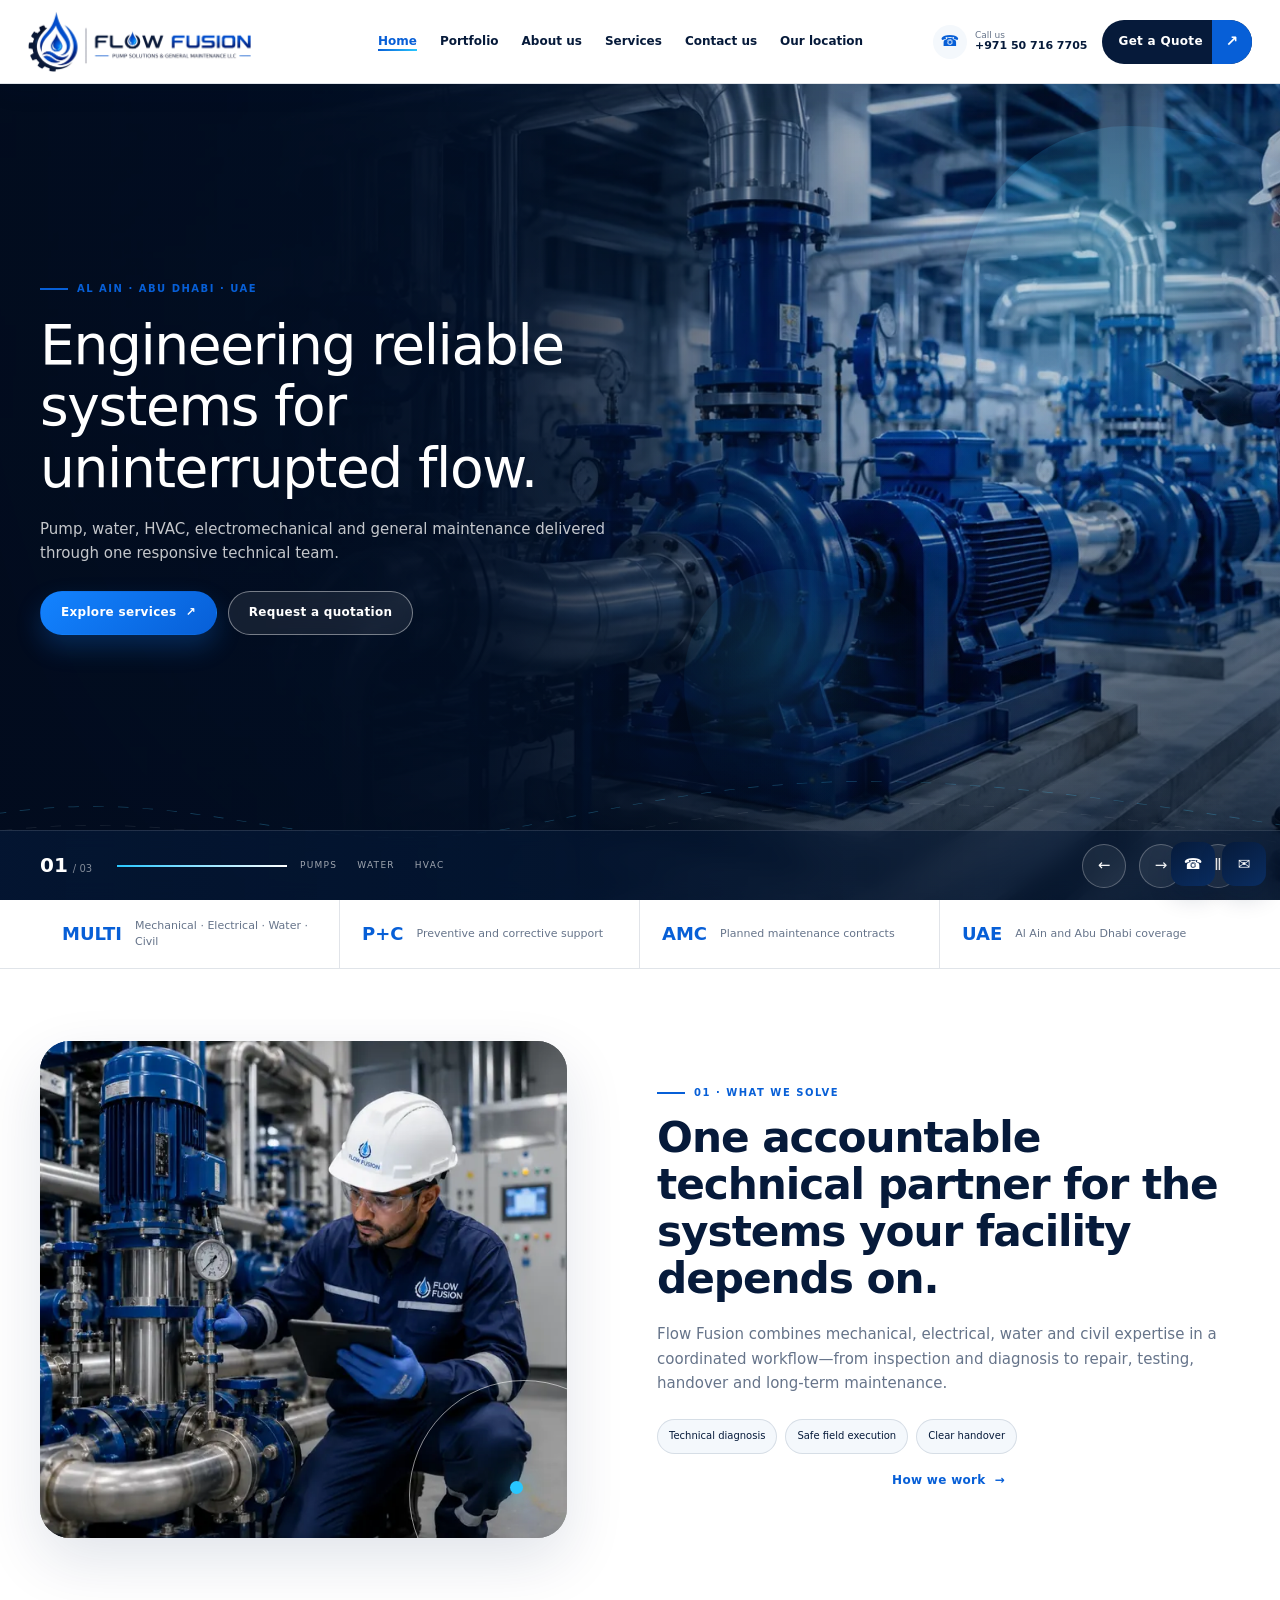
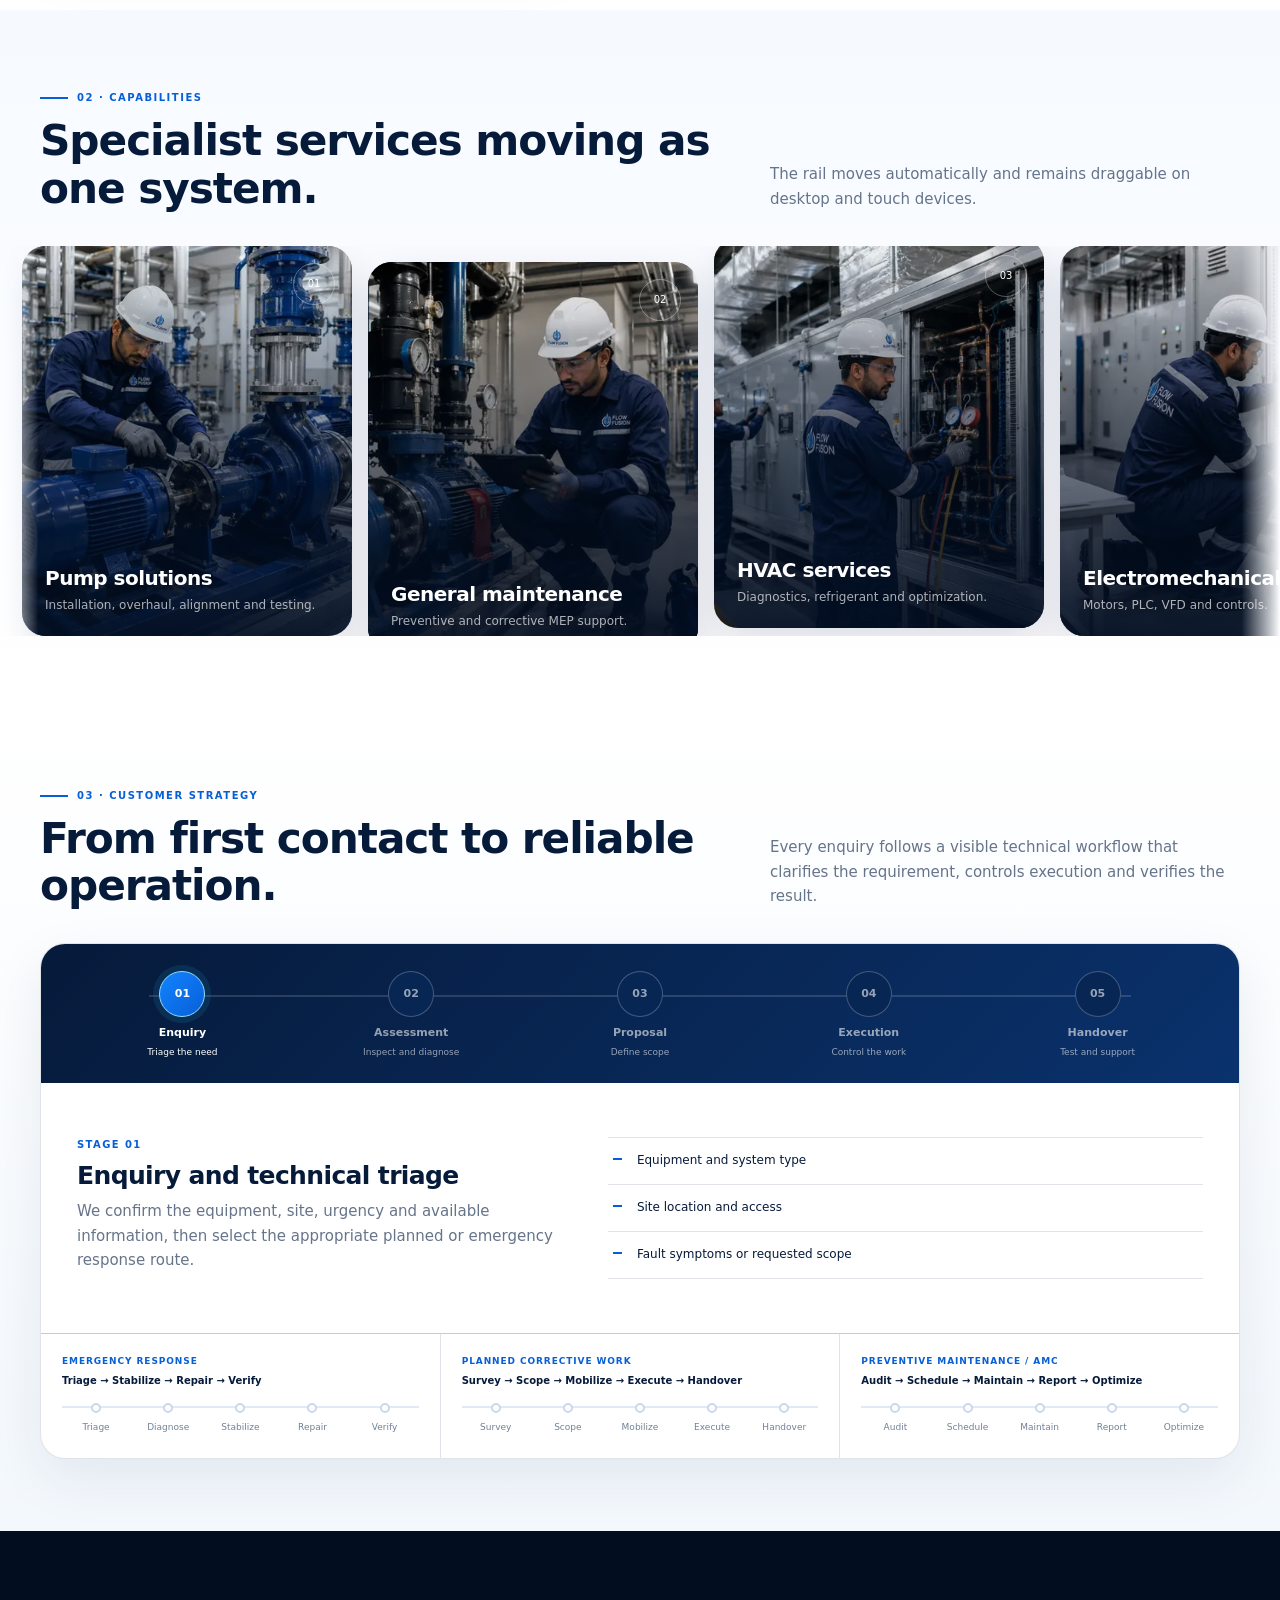
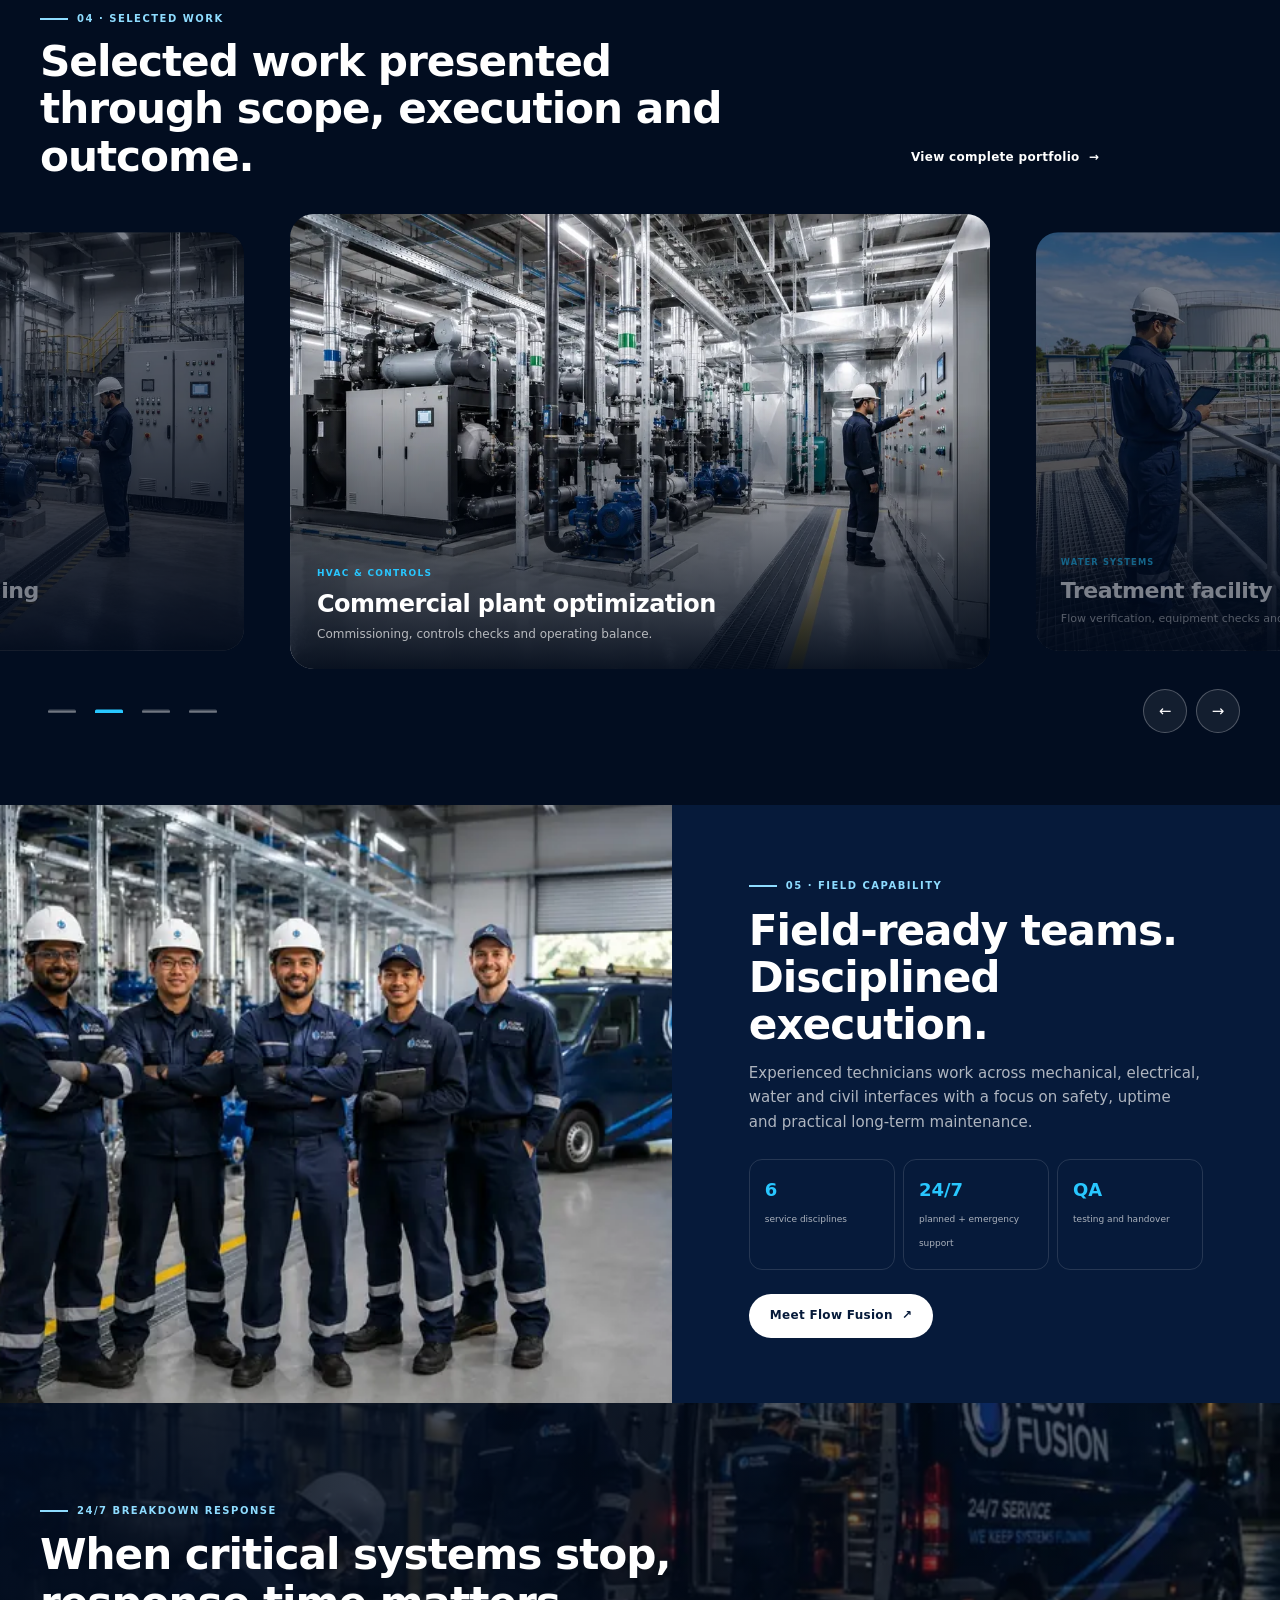
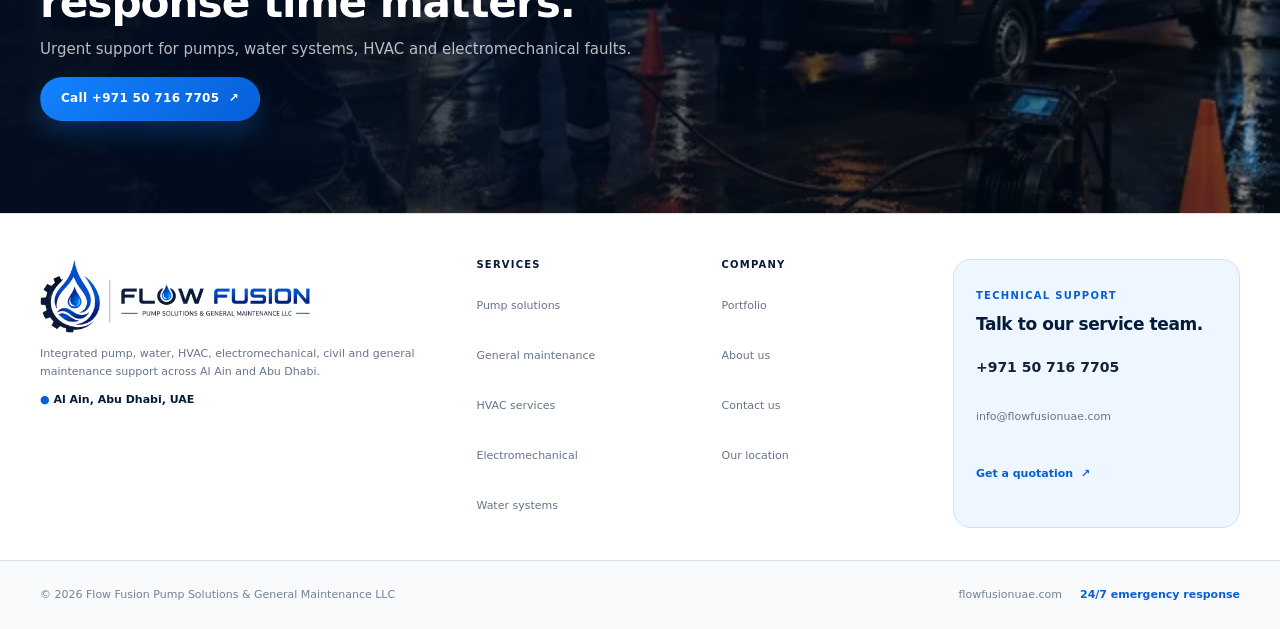
==== index.html @ a165f300 "Add files via upload" ====
<!DOCTYPE html>

<html lang="en"><head><meta charset="utf-8"/><meta content="width=device-width,initial-scale=1" name="viewport"/><title>Flow Fusion UAE | Pump Solutions &amp; General Maintenance</title><meta content="Integrated pump, water, HVAC, electromechanical, civil and general maintenance services in Al Ain and Abu Dhabi." name="description"/><meta content="#ffffff" name="theme-color"/><link href="assets/images/favicon.png" rel="icon"/><link href="assets/css/style.css?v=10.1" rel="stylesheet"/><link as="image" href="assets/images/H-01-main-pump-room.webp" rel="preload" type="image/webp"/></head><body class="home-page"><a class="skip" href="#main">Skip to content</a><header class="site-header" data-header="">
<div class="header-bar">
<a aria-label="Flow Fusion home" class="brand" href="index.html">
<img alt="Flow Fusion Pump Solutions and General Maintenance LLC" height="246" src="assets/images/flow-fusion-logo.png" width="900"/>
</a>
<nav aria-label="Primary navigation" class="desktop-nav"><a class="nav-link is-active" href="index.html">Home</a><a class="nav-link" href="portfolio.html">Portfolio</a><a class="nav-link" href="about.html">About us</a><a class="nav-link" href="services.html">Services</a><a class="nav-link" href="contact.html">Contact us</a><a class="nav-link" href="location.html">Our location</a></nav>
<div class="header-actions">
<a aria-label="Call Flow Fusion" class="header-call" href="tel:+971507167705">
<span class="header-call-icon">☎</span>
<span class="header-call-copy"><small>Call us</small><strong>+971 50 716 7705</strong></span>
</a>
<a class="quote-button" href="contact.html"><span>Get a Quote</span><b>↗</b></a>
<button aria-expanded="false" aria-label="Open menu" class="menu-toggle" data-menu-toggle="" type="button"><i></i><i></i></button>
</div>
</div>
<div class="mobile-menu" data-mobile-menu="">
<nav><a class="nav-link is-active" href="index.html">Home</a><a class="nav-link" href="portfolio.html">Portfolio</a><a class="nav-link" href="about.html">About us</a><a class="nav-link" href="services.html">Services</a><a class="nav-link" href="contact.html">Contact us</a><a class="nav-link" href="location.html">Our location</a><a class="quote-button mobile-quote" href="contact.html"><span>Get a Quote</span><b>↗</b></a></nav>
</div>
</header><main id="main">
<section class="hero" data-hero="">
<div class="hero-slides">
<figure class="hero-slide is-active motion-zoom-in" data-hero-slide="" style="background-image:url('assets/images/H-01-main-pump-room-640.webp');background-size:cover;background-position:center;"><img alt="Industrial pump room" draggable="false" fetchpriority="high" height="941" sizes="100vw" src="assets/images/H-01-main-pump-room.webp" srcset="assets/images/H-01-main-pump-room-640.webp 640w, assets/images/H-01-main-pump-room-1024.webp 1024w, assets/images/H-01-main-pump-room.webp 1672w" width="1672"/><div class="hero-shade"></div></figure>
<figure class="hero-slide motion-pan-left" data-hero-slide="" style="background-image:url('assets/images/H-02-water-treatment-640.webp');background-size:cover;background-position:center;"><img alt="Water treatment and pumping facility" draggable="false" height="941" sizes="100vw" src="assets/images/H-02-water-treatment.webp" srcset="assets/images/H-02-water-treatment-640.webp 640w, assets/images/H-02-water-treatment-1024.webp 1024w, assets/images/H-02-water-treatment.webp 1672w" width="1672"/><div class="hero-shade"></div></figure>
<figure class="hero-slide motion-zoom-out" data-hero-slide="" style="background-image:url('assets/images/H-03-hvac-rooftop-640.webp');background-size:cover;background-position:center;"><img alt="Commercial HVAC maintenance" draggable="false" height="941" sizes="100vw" src="assets/images/H-03-hvac-rooftop.webp" srcset="assets/images/H-03-hvac-rooftop-640.webp 640w, assets/images/H-03-hvac-rooftop-1024.webp 1024w, assets/images/H-03-hvac-rooftop.webp 1672w" width="1672"/><div class="hero-shade"></div></figure>
</div>
<div aria-hidden="true" class="hero-fluid fluid-one"></div><div aria-hidden="true" class="hero-fluid fluid-two"></div>
<svg aria-hidden="true" class="hero-flow" preserveaspectratio="none" viewbox="0 0 1440 900"><path d="M-30 650 C240 520 330 820 610 665 S1010 480 1480 690"></path><path d="M-50 710 C240 575 380 870 650 720 S1100 560 1500 755"></path></svg>
<div class="shell hero-content">
<div class="hero-copy" data-hero-copy="">
<span class="kicker">AL AIN · ABU DHABI · UAE</span>
<h1>Engineering reliable systems for uninterrupted flow.</h1>
<p>Pump, water, HVAC, electromechanical and general maintenance delivered through one responsive technical team.</p>
<div class="hero-actions"><a class="button button-primary" href="services.html">Explore services <b>↗</b></a><a class="button button-glass" href="contact.html">Request a quotation</a></div>
</div>
</div>
<div class="hero-controlbar">
<div class="shell hero-controls"><div class="hero-count"><b data-hero-current="">01</b><span>/ 03</span></div><div class="hero-progress"><i data-hero-progress=""></i></div><div class="hero-labels"><span>Pumps</span><span>Water</span><span>HVAC</span></div><button aria-label="Previous slide" data-hero-prev="" type="button">←</button><button aria-label="Next slide" data-hero-next="" type="button">→</button><button aria-label="Pause hero autoplay" data-hero-toggle="" type="button">Ⅱ</button></div>
</div>
</section>
<section class="proof-strip"><div class="shell proof-grid"><div><b>MULTI</b><span>Mechanical · Electrical · Water · Civil</span></div><div><b>P+C</b><span>Preventive and corrective support</span></div><div><b>AMC</b><span>Planned maintenance contracts</span></div><div><b>UAE</b><span>Al Ain and Abu Dhabi coverage</span></div></div></section>
<section class="home-intro compact-section"><div class="shell home-intro-grid"><div class="intro-visual reveal" style="background-image:url('assets/images/H-04-pump-inspection-640.webp');background-size:cover;background-position:center;"><img alt="Technician inspecting a pump system" draggable="false" height="1240" sizes="(max-width: 760px) 100vw, 50vw" src="assets/images/H-04-pump-inspection.webp" srcset="assets/images/H-04-pump-inspection-640.webp 640w, assets/images/H-04-pump-inspection-1024.webp 1024w, assets/images/H-04-pump-inspection.webp 1268w" width="1268"/><span class="orbit-ring"></span><span class="orbit-dot"></span></div><div class="intro-copy reveal"><span class="section-label">01 · What we solve</span><h2>One accountable technical partner for the systems your facility depends on.</h2><p>Flow Fusion combines mechanical, electrical, water and civil expertise in a coordinated workflow—from inspection and diagnosis to repair, testing, handover and long-term maintenance.</p><div class="micro-points"><span>Technical diagnosis</span><span>Safe field execution</span><span>Clear handover</span></div><a class="text-link" href="about.html">How we work <b>→</b></a></div></div></section>
<section class="services-motion compact-section" data-auto-rail=""><div class="shell section-heading"><div><span class="section-label">02 · Capabilities</span><h2>Specialist services moving as one system.</h2></div><p>The rail moves automatically and remains draggable on desktop and touch devices.</p></div><div class="rail-mask"><span class="swipe-instruction">Swipe horizontally to browse services</span><div class="service-rail" data-loop-rail="">
<a class="motion-card shape-a" href="services.html#pumps" style="background-image:url('assets/images/H-05-pump-service-640.webp');background-size:cover;background-position:center;"><img alt="Pump solutions" draggable="false" height="1060" sizes="(max-width: 760px) 86vw, 330px" src="assets/images/H-05-pump-service.webp" srcset="assets/images/H-05-pump-service-640.webp 640w, assets/images/H-05-pump-service-1024.webp 1024w, assets/images/H-05-pump-service.webp 1484w" width="1484"/><span>01</span><div><h3>Pump solutions</h3><p>Installation, overhaul, alignment and testing.</p></div></a>
<a class="motion-card shape-b" href="services.html#maintenance" style="background-image:url('assets/images/H-06-general-maintenance-640.webp');background-size:cover;background-position:center;"><img alt="General maintenance" draggable="false" height="1060" sizes="(max-width: 760px) 86vw, 330px" src="assets/images/H-06-general-maintenance.webp" srcset="assets/images/H-06-general-maintenance-640.webp 640w, assets/images/H-06-general-maintenance-1024.webp 1024w, assets/images/H-06-general-maintenance.webp 1484w" width="1484"/><span>02</span><div><h3>General maintenance</h3><p>Preventive and corrective MEP support.</p></div></a>
<a class="motion-card shape-c" href="services.html#hvac" style="background-image:url('assets/images/H-07-hvac-service-640.webp');background-size:cover;background-position:center;"><img alt="HVAC services" draggable="false" height="1122" sizes="(max-width: 760px) 86vw, 330px" src="assets/images/H-07-hvac-service.webp" srcset="assets/images/H-07-hvac-service-640.webp 640w, assets/images/H-07-hvac-service-1024.webp 1024w, assets/images/H-07-hvac-service.webp 1402w" width="1402"/><span>03</span><div><h3>HVAC services</h3><p>Diagnostics, refrigerant and optimization.</p></div></a>
<a class="motion-card shape-a" href="services.html#electro" style="background-image:url('assets/images/H-08-electromechanical-640.webp');background-size:cover;background-position:center;"><img alt="Electromechanical services" draggable="false" height="1086" sizes="(max-width: 760px) 86vw, 330px" src="assets/images/H-08-electromechanical.webp" srcset="assets/images/H-08-electromechanical-640.webp 640w, assets/images/H-08-electromechanical-1024.webp 1024w, assets/images/H-08-electromechanical.webp 1448w" width="1448"/><span>04</span><div><h3>Electromechanical</h3><p>Motors, PLC, VFD and controls.</p></div></a>
<a class="motion-card shape-b" href="services.html#civil" style="background-image:url('assets/images/H-09-civil-waterproofing-640.webp');background-size:cover;background-position:center;"><img alt="Civil maintenance" draggable="false" height="1086" sizes="(max-width: 760px) 86vw, 330px" src="assets/images/H-09-civil-waterproofing.webp" srcset="assets/images/H-09-civil-waterproofing-640.webp 640w, assets/images/H-09-civil-waterproofing-1024.webp 1024w, assets/images/H-09-civil-waterproofing.webp 1448w" width="1448"/><span>05</span><div><h3>Civil maintenance</h3><p>Repair, waterproofing and restoration.</p></div></a>
<a class="motion-card shape-c" href="services.html#water" style="background-image:url('assets/images/H-10-water-systems-640.webp');background-size:cover;background-position:center;"><img alt="Water system solutions" draggable="false" height="1086" sizes="(max-width: 760px) 86vw, 330px" src="assets/images/H-10-water-systems.webp" srcset="assets/images/H-10-water-systems-640.webp 640w, assets/images/H-10-water-systems-1024.webp 1024w, assets/images/H-10-water-systems.webp 1448w" width="1448"/><span>06</span><div><h3>Water systems</h3><p>Treatment, RO, dosing and pipelines.</p></div></a>
</div></div></section>
<section class="strategy-section compact-section" data-customer-strategy="">
<div class="shell">
<div class="section-heading">
<div><span class="section-label">03 · Customer strategy</span><h2>From first contact to reliable operation.</h2></div>
<p>Every enquiry follows a visible technical workflow that clarifies the requirement, controls execution and verifies the result.</p>
</div>
<div class="strategy-board">
<div aria-label="Customer service workflow" class="strategy-pipeline" role="tablist">
<span aria-hidden="true" class="strategy-line"><i data-strategy-line=""></i></span>
<button aria-selected="true" class="strategy-stage is-active" data-strategy-stage="0" role="tab" type="button"><b>01</b><strong>Enquiry</strong><small>Triage the need</small></button>
<button aria-selected="false" class="strategy-stage" data-strategy-stage="1" role="tab" type="button"><b>02</b><strong>Assessment</strong><small>Inspect and diagnose</small></button>
<button aria-selected="false" class="strategy-stage" data-strategy-stage="2" role="tab" type="button"><b>03</b><strong>Proposal</strong><small>Define scope</small></button>
<button aria-selected="false" class="strategy-stage" data-strategy-stage="3" role="tab" type="button"><b>04</b><strong>Execution</strong><small>Control the work</small></button>
<button aria-selected="false" class="strategy-stage" data-strategy-stage="4" role="tab" type="button"><b>05</b><strong>Handover</strong><small>Test and support</small></button>
</div>
<div aria-live="polite" class="strategy-detail">
<article class="is-active" data-strategy-panel="0"><span>STAGE 01</span><h3>Enquiry and technical triage</h3><p>We confirm the equipment, site, urgency and available information, then select the appropriate planned or emergency response route.</p><ul><li>Equipment and system type</li><li>Site location and access</li><li>Fault symptoms or requested scope</li></ul></article>
<article data-strategy-panel="1"><span>STAGE 02</span><h3>Site assessment and diagnosis</h3><p>Technicians inspect the asset, record measurements, identify operational risks and distinguish the root cause from visible symptoms.</p><ul><li>Condition assessment</li><li>Measurements and diagnostics</li><li>Immediate and lifecycle requirements</li></ul></article>
<article data-strategy-panel="2"><span>STAGE 03</span><h3>Scope, method and proposal</h3><p>The technical solution is converted into a clear scope with resources, materials, method, safety controls and proposed schedule.</p><ul><li>Defined technical solution</li><li>Quotation and programme</li><li>Method and risk controls</li></ul></article>
<article data-strategy-panel="3"><span>STAGE 04</span><h3>Execution and quality control</h3><p>The field team completes the installation, repair or maintenance while controlling safety, workmanship and technical records.</p><ul><li>Qualified mobilization</li><li>Controlled field execution</li><li>Progress and quality records</li></ul></article>
<article data-strategy-panel="4"><span>STAGE 05</span><h3>Testing, handover and ongoing support</h3><p>We verify operation, communicate recommendations and structure preventive support where continued maintenance is required.</p><ul><li>Testing and commissioning</li><li>Clear handover documentation</li><li>Preventive maintenance or AMC</li></ul></article>
</div>
<div class="strategy-paths">
<article class="path-card"><header><span>Emergency response</span><b>Triage → Stabilize → Repair → Verify</b></header><div class="path-track"><i></i><span>Triage</span><span>Diagnose</span><span>Stabilize</span><span>Repair</span><span>Verify</span></div></article>
<article class="path-card"><header><span>Planned corrective work</span><b>Survey → Scope → Mobilize → Execute → Handover</b></header><div class="path-track"><i></i><span>Survey</span><span>Scope</span><span>Mobilize</span><span>Execute</span><span>Handover</span></div></article>
<article class="path-card"><header><span>Preventive maintenance / AMC</span><b>Audit → Schedule → Maintain → Report → Optimize</b></header><div class="path-track"><i></i><span>Audit</span><span>Schedule</span><span>Maintain</span><span>Report</span><span>Optimize</span></div></article>
</div>
</div>
</div>
</section><section class="project-focus compact-section" data-focus-carousel=""><div class="shell section-heading light"><div><span class="section-label light">04 · Selected work</span><h2>Selected work presented through scope, execution and outcome.</h2></div><a class="text-link light" href="portfolio.html">View complete portfolio <b>→</b></a></div><div class="focus-viewport"><div class="focus-track" data-focus-track="">
<article class="focus-card" style="background-image:url('assets/images/H-11-pump-station-640.webp');background-size:cover;background-position:center;"><img alt="Pump station project" draggable="false" fetchpriority="low" height="1024" sizes="(max-width: 760px) 100vw, 700px" src="assets/images/H-11-pump-station.webp" srcset="assets/images/H-11-pump-station-640.webp 640w, assets/images/H-11-pump-station-1024.webp 1024w, assets/images/H-11-pump-station.webp 1536w" width="1536"/><div><span>PUMP SYSTEMS</span><h3>Multi-pump station commissioning</h3><p>Mechanical works, control integration and performance verification.</p></div></article>
<article class="focus-card" style="background-image:url('assets/images/H-12-hvac-project-640.webp');background-size:cover;background-position:center;"><img alt="HVAC plant project" draggable="false" height="1024" sizes="(max-width: 760px) 100vw, 700px" src="assets/images/H-12-hvac-project.webp" srcset="assets/images/H-12-hvac-project-640.webp 640w, assets/images/H-12-hvac-project-1024.webp 1024w, assets/images/H-12-hvac-project.webp 1536w" width="1536"/><div><span>HVAC &amp; CONTROLS</span><h3>Commercial plant optimization</h3><p>Commissioning, controls checks and operating balance.</p></div></article>
<article class="focus-card" style="background-image:url('assets/images/H-13-water-project-640.webp');background-size:cover;background-position:center;"><img alt="Water treatment project" draggable="false" height="1024" sizes="(max-width: 760px) 100vw, 700px" src="assets/images/H-13-water-project.webp" srcset="assets/images/H-13-water-project-640.webp 640w, assets/images/H-13-water-project-1024.webp 1024w, assets/images/H-13-water-project.webp 1536w" width="1536"/><div><span>WATER SYSTEMS</span><h3>Treatment facility support</h3><p>Flow verification, equipment checks and preventive servicing.</p></div></article>
<article class="focus-card" style="background-image:url('assets/images/H-09-civil-waterproofing-640.webp');background-size:cover;background-position:center;"><img alt="Civil waterproofing project" draggable="false" height="1086" sizes="(max-width: 760px) 100vw, 700px" src="assets/images/H-09-civil-waterproofing.webp" srcset="assets/images/H-09-civil-waterproofing-640.webp 640w, assets/images/H-09-civil-waterproofing-1024.webp 1024w, assets/images/H-09-civil-waterproofing.webp 1448w" width="1448"/><div><span>CIVIL MAINTENANCE</span><h3>Concrete repair and waterproofing</h3><p>Surface preparation, restoration and protective membrane work.</p></div></article>
</div></div><div class="shell focus-controls"><div class="focus-dots" data-focus-dots=""></div><button data-focus-prev="" type="button">←</button><button data-focus-next="" type="button">→</button></div></section>
<section class="team-band"><div class="team-media" style="background-image:url('assets/images/H-14-team-640.webp');background-size:cover;background-position:center;"><img alt="Flow Fusion field team" draggable="false" height="1024" sizes="(max-width: 760px) 100vw, 50vw" src="assets/images/H-14-team.webp" srcset="assets/images/H-14-team-640.webp 640w, assets/images/H-14-team-1024.webp 1024w, assets/images/H-14-team.webp 1536w" width="1536"/></div><div class="team-content reveal"><span class="section-label light">05 · Field capability</span><h2>Field-ready teams. Disciplined execution.</h2><p>Experienced technicians work across mechanical, electrical, water and civil interfaces with a focus on safety, uptime and practical long-term maintenance.</p><div class="team-stats"><div><b>6</b><span>service disciplines</span></div><div><b>24/7</b><span>planned + emergency support</span></div><div><b>QA</b><span>testing and handover</span></div></div><a class="button button-white" href="about.html">Meet Flow Fusion <b>↗</b></a></div></section>
<section class="emergency-band" style="background-image:url('assets/images/H-15-emergency-640.webp');background-size:cover;background-position:center;"><img alt="Emergency maintenance response" draggable="false" height="1024" sizes="(max-width: 760px) 100vw, 50vw" src="assets/images/H-15-emergency.webp" srcset="assets/images/H-15-emergency-640.webp 640w, assets/images/H-15-emergency-1024.webp 1024w, assets/images/H-15-emergency.webp 1536w" width="1536"/><div class="emergency-shade"></div><div class="shell emergency-content reveal"><span class="section-label light">24/7 breakdown response</span><h2>When critical systems stop, response time matters.</h2><p>Urgent support for pumps, water systems, HVAC and electromechanical faults.</p><a class="button button-primary" href="tel:+971507167705">Call +971 50 716 7705 <b>↗</b></a></div></section>
</main><footer class="site-footer">
<div class="shell footer-main">
<div class="footer-brand-block">
<img alt="Flow Fusion" height="246" src="assets/images/flow-fusion-logo.png" width="900"/>
<p>Integrated pump, water, HVAC, electromechanical, civil and general maintenance support across Al Ain and Abu Dhabi.</p>
<div class="footer-location"><span aria-hidden="true">●</span> Al Ain, Abu Dhabi, UAE</div>
</div>
<nav aria-label="Footer services" class="footer-links">
<h3>Services</h3>
<a href="services.html#pumps">Pump solutions</a>
<a href="services.html#maintenance">General maintenance</a>
<a href="services.html#hvac">HVAC services</a>
<a href="services.html#electro">Electromechanical</a>
<a href="services.html#water">Water systems</a>
</nav>
<nav aria-label="Footer company navigation" class="footer-links">
<h3>Company</h3>
<a href="portfolio.html">Portfolio</a>
<a href="about.html">About us</a>
<a href="contact.html">Contact us</a>
<a href="location.html">Our location</a>
</nav>
<div class="footer-support">
<span class="footer-kicker">TECHNICAL SUPPORT</span>
<h3>Talk to our service team.</h3>
<a class="footer-phone" href="tel:+971507167705">+971 50 716 7705</a>
<a class="footer-email" href="mailto:info@flowfusionuae.com">info@flowfusionuae.com</a>
<a class="footer-quote" href="contact.html">Get a quotation <b>↗</b></a>
</div>
</div>
<div class="footer-bottom-wrap">
<div class="shell footer-bottom">
<p class="footer-copyright">© <span data-year=""></span> Flow Fusion Pump Solutions &amp; General Maintenance LLC</p>
<div class="footer-meta">
<a href="https://flowfusionuae.com">flowfusionuae.com</a>
<span>24/7 emergency response</span>
</div>
</div>
</div>
</footer>
<div class="quick-contact"><a aria-label="Call Flow Fusion" href="tel:+971507167705">☎</a><a aria-label="Email Flow Fusion" href="mailto:info@flowfusionuae.com">✉</a></div>
<script src="assets/js/app.js?v=10.1"></script></body></html>
---- assets/css/style.css ----
:root{
  --navy:#061a3a;
  --navy-2:#020d20;
  --blue:#075fd7;
  --blue-2:#1383ff;
  --cyan:#28c7ff;
  --paper:#f4f8fc;
  --text:#14233b;
  --muted:#66748a;
  --line:rgba(6,34,75,.12);
  --shadow:0 22px 60px rgba(0,34,82,.12);
  --ease:cubic-bezier(.22,.72,.22,1);
  --header-h:84px;
  --shell:min(1200px,calc(100% - 40px));
}
*{box-sizing:border-box}
html{scroll-behavior:smooth;overflow-x:clip}
body{margin:0;overflow-x:clip;background:#fff;color:var(--text);font-family:Inter,ui-sans-serif,system-ui,-apple-system,BlinkMacSystemFont,"Segoe UI",sans-serif;font-size:15px;font-weight:400;line-height:1.65;-webkit-font-smoothing:antialiased}
body.menu-open{overflow:hidden}
img{display:block;max-width:100%;background:#e7eef7}
a{color:inherit;text-decoration:none}
button,input,select,textarea{font:inherit}
button{cursor:pointer}
h1,h2,h3,p{margin-top:0}
h1,h2,h3{color:var(--navy);line-height:1.12;letter-spacing:-.025em}
h1{font-size:clamp(38px,4.2vw,58px);font-weight:570}
h2{font-size:clamp(29px,3.3vw,43px);font-weight:560}
h3{font-size:19px;font-weight:600}
p{color:var(--muted)}
ul{padding-left:19px}
.shell{width:var(--shell);margin-inline:auto;min-width:0}
.skip{position:fixed;left:14px;top:10px;z-index:3000;padding:9px 12px;background:#fff;color:var(--navy);transform:translateY(-160%);transition:.2s}
.skip:focus{transform:none}
.section-label,.kicker{display:inline-flex;align-items:center;gap:9px;color:var(--blue);font-size:10px;font-weight:700;letter-spacing:.15em;text-transform:uppercase}
.section-label:before,.kicker:before{content:"";width:28px;height:2px;background:currentColor}
.section-label.light{color:#8edcff}
.button,.quote-button,.text-button,.text-link{display:inline-flex;align-items:center;justify-content:center;gap:9px;min-height:44px;border-radius:999px;font-size:12px;font-weight:620;letter-spacing:.025em;transition:transform .25s var(--ease),box-shadow .25s,background .25s,color .25s,border-color .25s}
.button{padding:0 20px;border:1px solid transparent}
.button:hover,.quote-button:hover{transform:translateY(-2px)}
.button-primary{background:linear-gradient(135deg,var(--blue-2),var(--blue));color:#fff;box-shadow:0 12px 26px rgba(19,131,255,.24)}
.button-dark{background:var(--navy);color:#fff}
.button-white{background:#fff;color:var(--navy)}
.button-glass{border-color:rgba(255,255,255,.42);background:rgba(255,255,255,.08);color:#fff;backdrop-filter:blur(10px)}
.text-link,.text-button{color:var(--blue);background:none;border:0;padding:0;min-height:44px}
.text-link.light{color:#fff}
a:focus-visible,button:focus-visible,input:focus-visible,select:focus-visible,textarea:focus-visible{outline:3px solid rgba(19,131,255,.3);outline-offset:3px}
.reveal{opacity:0;transform:translateY(24px);transition:opacity .7s var(--ease),transform .7s var(--ease)}
.reveal.in-view{opacity:1;transform:none}

/* Header */
.site-header{position:fixed;inset:0 0 auto;z-index:1200;height:var(--header-h);background:#fff;border-bottom:1px solid var(--line);box-shadow:0 7px 24px rgba(0,30,72,.08);transition:box-shadow .25s}
.site-header.is-scrolled{box-shadow:0 11px 32px rgba(0,30,72,.14)}
.header-bar{height:100%;max-width:1500px;margin:auto;padding:0 clamp(18px,2.2vw,34px);display:grid;grid-template-columns:minmax(215px,280px) minmax(0,1fr) auto;align-items:center;gap:28px}
.brand{display:flex;align-items:center;min-width:0}
.brand img{width:min(270px,100%);height:61px;object-fit:contain;object-position:left center;background:transparent}
.desktop-nav{display:flex;align-items:center;justify-content:center;gap:clamp(17px,1.8vw,29px);height:100%;min-width:0}
.nav-link{position:relative;display:flex;align-items:center;min-height:44px;color:var(--navy);font-size:12px;font-weight:570;white-space:nowrap}
.nav-link:after{content:"";position:absolute;left:0;right:100%;bottom:13px;height:2px;background:linear-gradient(90deg,var(--blue),var(--cyan));transition:right .28s}
.nav-link:hover,.nav-link.is-active{color:var(--blue)}
.nav-link:hover:after,.nav-link.is-active:after{right:0}
.header-actions{display:flex;align-items:center;gap:14px;min-width:0}
.header-call{display:flex;align-items:center;gap:8px;color:var(--navy);min-height:44px;white-space:nowrap}
.header-call-icon{width:34px;height:34px;display:grid;place-items:center;border-radius:50%;background:var(--paper);color:var(--blue)}
.header-call-copy{display:grid;line-height:1.15}
.header-call-copy small{font-size:9px;color:var(--muted)}
.header-call-copy strong{font-size:11px;font-weight:650}
.quote-button{min-height:44px;padding-left:17px;background:var(--navy);color:#fff;overflow:hidden}
.quote-button b{width:40px;align-self:stretch;display:grid;place-items:center;background:var(--blue);font-size:15px}
.menu-toggle{display:none;width:44px;height:44px;padding:0;border:1px solid var(--line);border-radius:50%;background:#fff}
.menu-toggle i{display:block;width:18px;height:2px;margin:5px auto;background:var(--navy);transition:.25s}
.mobile-menu{position:fixed;inset:var(--header-h) 0 0;background:rgba(255,255,255,.985);padding:22px 20px calc(24px + env(safe-area-inset-bottom));overflow-y:auto;visibility:hidden;opacity:0;pointer-events:none;transform:translateX(16px);transition:opacity .25s,transform .25s,visibility 0s .25s}
.mobile-menu.is-open{visibility:visible;opacity:1;pointer-events:auto;transform:none;transition:opacity .25s,transform .25s}
.mobile-menu nav{display:grid;max-width:560px;margin:auto}
.mobile-menu .nav-link{padding:10px 4px;border-bottom:1px solid var(--line);font-size:14px}
.mobile-menu .nav-link:after{display:none}
.mobile-quote{margin-top:18px;justify-self:start}
.internal-page main{padding-top:var(--header-h)}

/* Home hero */
.hero{position:relative;width:100%;height:100svh;min-height:620px;overflow:hidden;background:var(--navy-2);color:#fff}
.hero-slides,.hero-slide{position:absolute;inset:0}
.hero-slide{margin:0;opacity:0;visibility:hidden;transition:opacity 1.1s var(--ease),visibility 0s 1.1s}
.hero-slide.is-active{opacity:1;visibility:visible;transition:opacity 1.1s var(--ease)}
.hero-slide img{width:100%;height:100%;object-fit:cover;object-position:center;transform:scale(1.035)}
.hero-slide.is-active.motion-zoom-in img{animation:heroZoomIn 7s linear both}
.hero-slide.is-active.motion-pan-left img{animation:heroPan 7s linear both}
.hero-slide.is-active.motion-zoom-out img{animation:heroZoomOut 7s linear both}
@keyframes heroZoomIn{from{transform:scale(1.02)}to{transform:scale(1.1)}}
@keyframes heroZoomOut{from{transform:scale(1.1)}to{transform:scale(1.025)}}
@keyframes heroPan{from{transform:scale(1.08) translateX(1.5%)}to{transform:scale(1.08) translateX(-1.5%)}}
.hero-shade{position:absolute;inset:0;background:linear-gradient(90deg,rgba(2,12,30,.94) 0%,rgba(2,15,37,.76) 38%,rgba(2,15,37,.16) 74%,rgba(2,15,37,.28) 100%),linear-gradient(0deg,rgba(1,8,20,.68),transparent 52%)}
.hero-content{position:relative;z-index:5;height:100%;display:flex;align-items:center;padding-top:var(--header-h);padding-bottom:76px}
.hero-copy{width:min(610px,60vw)}
.hero-copy h1{margin:17px 0 17px;color:#fff;font-size:clamp(39px,4.3vw,57px);font-weight:540}
.hero-copy p{max-width:570px;margin-bottom:0;color:rgba(255,255,255,.77);font-size:15px}
.hero-actions{display:flex;gap:11px;flex-wrap:wrap;margin-top:25px}
.hero-fluid{position:absolute;z-index:2;pointer-events:none;border-radius:42% 58% 61% 39% / 44% 38% 62% 56%;background:radial-gradient(circle at 35% 30%,rgba(56,205,255,.32),rgba(6,95,215,.08) 48%,transparent 73%);mix-blend-mode:screen;animation-play-state:paused}
.hero.is-live .hero-fluid{animation-play-state:running}
.fluid-one{width:400px;height:400px;right:-80px;top:14%;animation:fluidMorph 10s ease-in-out infinite}
.fluid-two{width:250px;height:250px;right:27%;bottom:9%;opacity:.48;animation:fluidMorph 13s ease-in-out -3s infinite reverse}
@keyframes fluidMorph{0%,100%{border-radius:42% 58% 61% 39% / 44% 38% 62% 56%;transform:rotate(0) scale(1)}50%{border-radius:61% 39% 41% 59% / 57% 63% 37% 43%;transform:rotate(15deg) scale(1.08)}}
.hero-flow{position:absolute;z-index:3;inset:auto 0 0;width:100%;height:33%;fill:none;pointer-events:none}
.hero-flow path{stroke:rgba(74,203,255,.28);stroke-width:2;stroke-dasharray:12 16;animation:flowDash 10s linear infinite;animation-play-state:paused}
.hero.is-live .hero-flow path{animation-play-state:running}
.hero-flow path+path{stroke:rgba(255,255,255,.1);animation-duration:14s}
@keyframes flowDash{to{stroke-dashoffset:-280}}
.hero-controlbar{position:absolute;z-index:7;left:0;right:0;bottom:0;height:70px;background:linear-gradient(90deg,rgba(4,23,52,.86),rgba(4,23,52,.44));backdrop-filter:blur(10px);border-top:1px solid rgba(255,255,255,.12)}
.hero-controls{height:100%;display:flex;align-items:center;gap:13px}
.hero-count{display:flex;align-items:baseline;gap:5px;width:64px}
.hero-count b{font-size:20px;font-weight:570}.hero-count span{font-size:10px;color:rgba(255,255,255,.5)}
.hero-progress{height:2px;width:170px;background:rgba(255,255,255,.18);overflow:hidden}
.hero-progress i{display:block;width:0;height:100%;background:linear-gradient(90deg,var(--cyan),#fff)}
.hero-labels{display:flex;gap:20px;margin-right:auto;color:rgba(255,255,255,.62);font-size:9px;letter-spacing:.14em;text-transform:uppercase}
.hero-controls button,.focus-controls button,.portfolio-stage-head button{position:relative;flex:none;width:44px;height:44px;border:1px solid rgba(255,255,255,.26);border-radius:50%;background:rgba(255,255,255,.07);color:#fff}

/* Home sections */
.proof-strip{background:#fff;border-bottom:1px solid var(--line)}
.proof-grid{display:grid;grid-template-columns:repeat(4,1fr)}
.proof-grid>div{display:flex;align-items:center;gap:13px;min-width:0;padding:18px 22px;border-right:1px solid var(--line)}
.proof-grid>div:last-child{border-right:0}
.proof-grid b{flex:none;color:var(--blue);font-size:18px;font-weight:590}
.proof-grid span{font-size:11px;color:var(--muted);line-height:1.45}
.compact-section{padding:72px 0}
.section-heading{display:grid;grid-template-columns:minmax(0,1fr) minmax(260px,470px);gap:40px;align-items:end;margin-bottom:34px}
.section-heading h2{margin:10px 0 0}
.section-heading>p{margin:0}
.section-heading.light h2,.section-heading.light p{color:#fff}
.home-intro-grid{display:grid;grid-template-columns:minmax(0,.95fr) minmax(0,1.05fr);gap:7vw;align-items:center}
.intro-visual{position:relative;aspect-ratio:1.06;max-height:500px;border-radius:30px;overflow:hidden;background:var(--paper);box-shadow:var(--shadow)}
.intro-visual img{width:100%;height:100%;object-fit:cover;animation:softBreath 9s ease-in-out infinite alternate;animation-play-state:paused}
.intro-visual.is-live img,.home-intro.is-live .intro-visual img{animation-play-state:running}
@keyframes softBreath{from{transform:scale(1.01)}to{transform:scale(1.055)}}
.orbit-ring{position:absolute;right:-72px;bottom:-72px;width:230px;height:230px;border:1px solid rgba(255,255,255,.55);border-radius:50%}
.orbit-dot{position:absolute;right:44px;bottom:44px;width:13px;height:13px;border-radius:50%;background:var(--cyan);box-shadow:0 0 22px var(--cyan)}
.intro-copy h2{margin:12px 0 19px}
.micro-points{display:flex;gap:8px;flex-wrap:wrap;margin:23px 0 5px}
.micro-points span{padding:8px 11px;border:1px solid var(--line);border-radius:999px;background:var(--paper);font-size:10px;color:var(--navy)}
.services-motion{overflow:hidden;background:linear-gradient(180deg,#f6faff,#fff)}
.rail-mask,.timeline-mask,.facility-mask{position:relative;overflow:hidden;mask-image:linear-gradient(90deg,transparent 0,#000 3%,#000 97%,transparent 100%)}
.service-rail,.timeline-track,.facility-track{display:flex;width:max-content;gap:16px;padding:0 max(20px,calc((100vw - 1200px)/2));will-change:transform;touch-action:pan-y;user-select:none}
.motion-card{position:relative;width:330px;height:390px;flex:none;margin:0;overflow:hidden;border-radius:24px;background:var(--navy);color:#fff;box-shadow:0 18px 45px rgba(0,28,68,.14);transform:translateY(var(--offset,0));transition:transform .35s var(--ease)}
.motion-card:nth-child(3n+2){--offset:16px}.motion-card:nth-child(3n){--offset:-8px}
.motion-card img{position:absolute;inset:0;width:100%;height:100%;object-fit:cover;pointer-events:none;transition:transform .65s}
.motion-card:hover img{transform:scale(1.05)}
.motion-card:after{content:"";position:absolute;inset:0;background:linear-gradient(180deg,rgba(2,14,34,.02),rgba(2,14,34,.92))}
.motion-card>span,.motion-card>div{position:absolute;z-index:2}
.motion-card>span{top:17px;right:17px;width:42px;height:42px;display:grid;place-items:center;border:1px solid rgba(255,255,255,.32);border-radius:50%;font-size:10px}
.motion-card>div{left:23px;right:23px;bottom:20px}
.motion-card h3{margin:0 0 7px;color:#fff;font-size:20px}
.motion-card p{margin:0;color:rgba(255,255,255,.67);font-size:12px}
.strategy-section{position:relative;overflow:hidden;background:linear-gradient(180deg,#fff,#f3f8fd)}
.strategy-board{overflow:hidden;border:1px solid var(--line);border-radius:25px;background:#fff;box-shadow:0 20px 55px rgba(0,34,82,.08)}
.strategy-pipeline{position:relative;display:grid;grid-template-columns:repeat(5,1fr);padding:27px 27px 23px;background:linear-gradient(135deg,#061a3a,#0a326d);color:#fff}
.strategy-line{position:absolute;left:9%;right:9%;top:51px;height:2px;background:rgba(255,255,255,.14);overflow:hidden}
.strategy-line i{display:block;width:0;height:100%;background:linear-gradient(90deg,var(--cyan),#fff);transition:width .65s var(--ease)}
.strategy-stage{position:relative;z-index:2;display:grid;justify-items:center;gap:3px;min-height:82px;padding:0 7px;border:0;background:transparent;color:rgba(255,255,255,.58);text-align:center}
.strategy-stage b{width:46px;height:46px;display:grid;place-items:center;margin-bottom:4px;border:1px solid rgba(255,255,255,.24);border-radius:50%;background:#082654;font-size:11px;font-weight:600;transition:.3s}
.strategy-stage strong{font-size:11px;font-weight:610}.strategy-stage small{font-size:9px}
.strategy-stage.is-active{color:#fff}.strategy-stage.is-active b{background:linear-gradient(135deg,var(--blue-2),var(--blue));border-color:#8fe0ff;box-shadow:0 0 0 6px rgba(40,199,255,.11)}
.strategy-detail{position:relative;min-height:250px;padding:31px 36px}
.strategy-detail article{position:absolute;inset:31px 36px;display:grid;grid-template-columns:minmax(0,.9fr) minmax(260px,1.1fr);column-gap:44px;align-content:center;opacity:0;visibility:hidden;transform:translateY(10px);transition:.45s var(--ease)}
.strategy-detail article.is-active{opacity:1;visibility:visible;transform:none}
.strategy-detail article>span{grid-column:1;color:var(--blue);font-size:9px;font-weight:750;letter-spacing:.14em}
.strategy-detail h3{grid-column:1;margin:8px 0 9px;font-size:25px;font-weight:570}
.strategy-detail p{grid-column:1;margin:0}
.strategy-detail ul{grid-column:2;grid-row:1/5;align-self:center;list-style:none;margin:0;padding:0;border-top:1px solid var(--line)}
.strategy-detail li{position:relative;padding:13px 11px 13px 29px;border-bottom:1px solid var(--line);font-size:12px;color:var(--navy)}
.strategy-detail li:before{content:"";position:absolute;left:5px;top:20px;width:9px;height:2px;background:var(--blue)}
.strategy-paths{display:grid;grid-template-columns:repeat(3,1fr);gap:1px;background:var(--line);border-top:1px solid var(--line)}
.path-card{padding:20px 21px 23px;background:#fff;overflow:hidden}
.path-card header span{display:block;color:var(--blue);font-size:9px;font-weight:750;letter-spacing:.1em;text-transform:uppercase}
.path-card header b{display:block;margin-top:4px;color:var(--navy);font-size:10px;font-weight:570}
.path-track{position:relative;display:grid;grid-template-columns:repeat(5,1fr);gap:4px;margin-top:17px;padding-top:12px;border-top:2px solid #dfeaf6}
.path-track i{position:absolute;left:0;top:-2px;width:0;height:2px;background:linear-gradient(90deg,var(--blue),var(--cyan))}
.strategy-section.is-live .path-card:nth-child(1) .path-track i{animation:pathFill 4.5s .1s var(--ease) infinite}
.strategy-section.is-live .path-card:nth-child(2) .path-track i{animation:pathFill 4.5s .65s var(--ease) infinite}
.strategy-section.is-live .path-card:nth-child(3) .path-track i{animation:pathFill 4.5s 1.2s var(--ease) infinite}
.path-track span{position:relative;color:#718096;font-size:9px;text-align:center;white-space:nowrap}
.path-track span:before{content:"";position:absolute;top:-17px;left:50%;width:6px;height:6px;transform:translateX(-50%);border-radius:50%;background:#fff;border:2px solid #c9d9eb}
@keyframes pathFill{0%{width:0}72%,100%{width:100%}}
.project-focus{overflow:hidden;background:var(--navy-2);color:#fff}
.focus-viewport{overflow:hidden}
.focus-track{display:flex;gap:18px;width:max-content;transition:transform .65s var(--ease);will-change:transform}
.focus-card{position:relative;flex:0 0 min(700px,58vw);height:455px;margin:0;overflow:hidden;border-radius:24px;opacity:.48;transform:scale(.92);transition:opacity .55s,transform .55s}
.focus-card.is-active{opacity:1;transform:scale(1)}
.focus-card img{width:100%;height:100%;object-fit:cover;animation:softBreath 9s ease-in-out infinite alternate;animation-play-state:paused}
.project-focus.is-live .focus-card.is-active img{animation-play-state:running}
.focus-card:after{content:"";position:absolute;inset:0;background:linear-gradient(180deg,transparent 42%,rgba(1,10,25,.94))}
.focus-card>div{position:absolute;z-index:2;left:27px;right:27px;bottom:24px}
.focus-card span{color:var(--cyan);font-size:9px;font-weight:700;letter-spacing:.14em}
.focus-card h3{margin:8px 0 7px;color:#fff;font-size:24px}.focus-card p{margin:0;color:rgba(255,255,255,.68);font-size:12px}
.focus-controls{display:flex;align-items:center;gap:9px;margin-top:20px}
.focus-dots{display:flex;gap:3px;margin-right:auto}
.focus-dots button{position:relative;width:44px;height:44px;padding:0;border:0;background:transparent}
.focus-dots button:after{content:"";position:absolute;left:8px;right:8px;top:50%;height:2px;background:rgba(255,255,255,.22);transition:.25s}
.focus-dots button.is-active:after{background:var(--cyan)}
.team-band{display:grid;grid-template-columns:1.05fr .95fr;background:var(--navy);color:#fff}
.team-media{min-height:470px;overflow:hidden}.team-media img{width:100%;height:100%;object-fit:cover;animation:softBreath 10s ease-in-out infinite alternate;animation-play-state:paused}.team-band.is-live .team-media img{animation-play-state:running}
.team-content{padding:65px clamp(35px,6vw,85px);align-self:center}.team-content h2{margin:12px 0;color:#fff}.team-content p{color:rgba(255,255,255,.68)}
.team-stats{display:grid;grid-template-columns:repeat(3,1fr);gap:8px;margin:24px 0}.team-stats div{padding:15px;border:1px solid rgba(255,255,255,.13);border-radius:13px}.team-stats b{display:block;color:var(--cyan);font-size:18px;font-weight:600}.team-stats span{font-size:9px;color:rgba(255,255,255,.66)}
.emergency-band{position:relative;min-height:410px;display:grid;align-items:center;overflow:hidden;color:#fff}.emergency-band>img{position:absolute;inset:0;width:100%;height:100%;object-fit:cover;animation:softBreath 11s ease-in-out infinite alternate;animation-play-state:paused}.emergency-band.is-live>img{animation-play-state:running}.emergency-shade{position:absolute;inset:0;background:linear-gradient(90deg,rgba(2,13,32,.94),rgba(2,13,32,.38))}.emergency-content{position:relative;z-index:2}.emergency-content h2{max-width:650px;margin:11px 0;color:#fff}.emergency-content p{color:rgba(255,255,255,.72)}

/* Internal page intro */
.page-intro{padding:50px 0 42px;background:#fff;border-bottom:1px solid var(--line)}
.intro-row{display:grid;grid-template-columns:minmax(0,1fr) minmax(260px,410px);gap:55px;align-items:end}
.intro-row h1,.editorial-copy h1{margin:12px 0 0;font-size:clamp(34px,4vw,52px)}
.intro-side p{margin:0 0 17px}
.intro-metrics{display:grid;grid-template-columns:repeat(3,1fr);gap:8px;margin-top:22px}.intro-metrics div{padding:12px;border:1px solid var(--line);border-radius:12px}.intro-metrics b{display:block;color:var(--blue);font-size:17px;font-weight:600}.intro-metrics span{font-size:9px;color:var(--muted)}

/* Portfolio */
.portfolio-stage{position:relative;padding:36px 0 45px;background:var(--navy-2);overflow:hidden;color:#fff}
.portfolio-stage-bg{position:absolute;inset:0;background:radial-gradient(circle at 78% 18%,rgba(19,131,255,.18),transparent 36%)}
.portfolio-stage-head{position:relative;z-index:2;display:flex;justify-content:space-between;align-items:center;margin-bottom:20px}.portfolio-stage-head>div{display:flex;align-items:center;gap:8px}.portfolio-stage-head span{font-size:10px;color:rgba(255,255,255,.65)}
.project-carousel{position:relative;height:510px}
.project-slide{position:absolute;inset:0;display:grid;grid-template-columns:1.25fr .75fr;overflow:hidden;border-radius:25px;background:#09234e;opacity:0;visibility:hidden;transform:translateX(30px);transition:.55s var(--ease)}
.project-slide.is-active{opacity:1;visibility:visible;transform:none}
.project-slide img{width:100%;height:100%;object-fit:cover}
.project-slide-copy{padding:43px;display:flex;flex-direction:column;justify-content:center;background:linear-gradient(135deg,#09234e,#061831)}
.project-slide-copy>span{color:var(--cyan);font-size:9px;font-weight:700;letter-spacing:.14em}.project-slide-copy h2{margin:11px 0;color:#fff;font-size:31px}.project-slide-copy p{color:rgba(255,255,255,.67)}
.project-meta{display:flex;gap:6px;flex-wrap:wrap;margin:14px 0}.project-meta span{padding:6px 9px;border:1px solid rgba(255,255,255,.19);border-radius:999px;color:rgba(255,255,255,.8);font-size:8px}
.project-slide-copy .text-button{color:#fff;justify-content:flex-start}
.portfolio-progress{height:2px;margin-top:17px;background:rgba(255,255,255,.14)}.portfolio-progress i{display:block;width:0;height:100%;background:linear-gradient(90deg,var(--cyan),#fff)}
.project-browser{background:#fff}
.filter-row{display:flex;gap:7px;flex-wrap:wrap;margin-bottom:27px}.filter-row button{min-height:44px;padding:0 14px;border:1px solid var(--line);border-radius:999px;background:#fff;color:var(--muted);font-size:11px}.filter-row button.is-active{background:var(--navy);border-color:var(--navy);color:#fff}
.story-list{display:grid;gap:18px}.project-story{display:grid;grid-template-columns:1.05fr .95fr;overflow:hidden;border:1px solid var(--line);border-radius:22px;background:#fff}.project-story.reverse{grid-template-columns:.95fr 1.05fr}.project-story.reverse .story-image{order:2}.story-image{position:relative;min-height:360px;overflow:hidden;background:var(--paper)}.story-image img{width:100%;height:100%;object-fit:cover}.project-story>div:last-child{padding:35px}.project-story>div:last-child>span{color:var(--blue);font-size:9px;font-weight:700;letter-spacing:.13em}.project-story h3{margin:10px 0 12px;font-size:24px}.project-story ul{columns:2;gap:25px;margin:18px 0 0}.project-story li{break-inside:avoid;margin-bottom:7px;color:var(--muted);font-size:12px}.project-story.is-hidden{display:none}
.project-evidence{padding:55px 0;background:var(--paper);border-block:1px solid var(--line)}
.evidence-grid,.deliverable-grid{display:grid;grid-template-columns:repeat(4,1fr);gap:1px;margin-top:20px;border:1px solid var(--line);border-radius:18px;overflow:hidden;background:var(--line)}
.evidence-grid article,.deliverable-grid article{padding:22px;background:#fff}.evidence-grid b,.deliverable-grid span{color:var(--blue);font-size:18px;font-weight:580}.evidence-grid h3,.deliverable-grid h3{margin:14px 0 6px;font-size:16px}.evidence-grid p,.deliverable-grid p{margin:0;font-size:12px}
.delivery-ribbon{padding:30px 0;background:var(--navy);color:#fff}.delivery-ribbon .shell{display:flex;align-items:center;justify-content:space-between;gap:20px}.delivery-ribbon h2{margin:0;color:#fff;font-size:26px}.delivery-ribbon p{margin:0;color:rgba(255,255,255,.65)}
.lightbox{position:fixed;inset:0;z-index:2500;display:grid;place-items:center;padding:20px;background:rgba(1,8,20,.9);opacity:0;visibility:hidden;transition:.25s}.lightbox.is-open{opacity:1;visibility:visible}.lightbox img{max-width:min(1100px,94vw);max-height:84svh;border-radius:18px;object-fit:contain}.lightbox button{position:absolute;right:20px;top:20px;width:48px;height:48px;border:1px solid rgba(255,255,255,.28);border-radius:50%;background:rgba(255,255,255,.1);color:#fff;font-size:21px}

/* About */
.editorial-grid{display:grid;grid-template-columns:.9fr 1.1fr;gap:7vw;align-items:center}
.editorial-copy p{max-width:590px;margin-bottom:20px}
.about-collage{position:relative;height:460px}.collage-main,.collage-small{position:absolute;overflow:hidden;border-radius:23px;box-shadow:var(--shadow)}.collage-main{inset:0 22% 10% 0}.collage-small{right:0;bottom:0;width:46%;height:49%;border:7px solid #fff}.collage-main img,.collage-small img{width:100%;height:100%;object-fit:cover}.collage-fact{position:absolute;right:3%;top:16px;width:175px;padding:17px;border-radius:17px;background:var(--navy);color:#fff;box-shadow:var(--shadow)}.collage-fact b{display:block;color:var(--cyan);font-size:22px}.collage-fact span{font-size:9px;color:rgba(255,255,255,.65)}
.company-facts{border-block:1px solid var(--line);background:#fff}.company-fact-grid{display:grid;grid-template-columns:1.35fr .75fr 1fr 1fr}.company-fact-grid>div{min-height:78px;padding:15px 20px;border-right:1px solid var(--line);display:grid;align-content:center}.company-fact-grid>div:last-child{border-right:0}.company-fact-grid span{font-size:8px;color:var(--blue);font-weight:750;letter-spacing:.12em}.company-fact-grid b{margin-top:4px;font-size:11px;font-weight:590}
.purpose-band{padding:62px 0;background:var(--navy-2);color:#fff}.purpose-grid{display:grid;grid-template-columns:1fr 1fr;gap:1px;background:rgba(255,255,255,.12);border:1px solid rgba(255,255,255,.12);border-radius:22px;overflow:hidden}.purpose-grid article{padding:35px;background:linear-gradient(145deg,#0b2a5b,#061a3a)}.purpose-grid span{color:var(--cyan);font-size:9px;font-weight:700;letter-spacing:.14em}.purpose-grid h2{margin:15px 0 12px;color:#fff;font-size:30px}.purpose-grid p{color:rgba(255,255,255,.66)}
.story-grid{display:grid;grid-template-columns:.9fr 1.1fr;gap:7vw;align-items:center}.story-copy h2{margin:11px 0 18px}.story-steps{display:grid;grid-template-columns:repeat(3,1fr);gap:8px;margin-top:23px}.story-steps div{padding:14px;border:1px solid var(--line);border-radius:13px}.story-steps b{display:block;color:var(--blue);font-size:17px}.story-steps span{font-size:9px;color:var(--muted)}
.story-stack{position:relative;height:410px}.story-stack img{position:absolute;width:75%;height:78%;object-fit:cover;border-radius:22px;box-shadow:var(--shadow)}.story-stack img:first-child{left:0;top:0}.story-stack img:last-child{right:0;bottom:0;border:7px solid #fff}
.principles{background:var(--navy-2);color:#fff}.principle-list{border-top:1px solid rgba(255,255,255,.14)}.principle{border-bottom:1px solid rgba(255,255,255,.14)}.principle button{width:100%;min-height:68px;display:grid;grid-template-columns:54px 1fr 34px;align-items:center;border:0;background:none;color:#fff;text-align:left}.principle button span{color:var(--cyan);font-size:10px}.principle button b{font-size:16px;font-weight:570}.principle button i{font-style:normal;font-size:19px}.principle>div{display:grid;grid-template-rows:0fr;transition:.35s}.principle>div>p{overflow:hidden;margin:0;padding:0 40px 0 54px;color:rgba(255,255,255,.63)}.principle.is-open>div{grid-template-rows:1fr}.principle.is-open>div>p{padding-bottom:20px}
.capability-timeline{overflow:hidden;background:#fff}.timeline-track article{width:300px;min-height:190px;flex:none;padding:23px;border:1px solid var(--line);border-radius:18px;background:var(--paper)}.timeline-track span{color:var(--blue);font-size:10px}.timeline-track h3{margin:20px 0 8px}.timeline-track p{margin:0;font-size:12px}
.safety-band{display:grid;grid-template-columns:1.05fr .95fr;background:var(--navy);color:#fff}.safety-media{min-height:450px;overflow:hidden}.safety-media img{width:100%;height:100%;object-fit:cover}.safety-copy{padding:60px clamp(35px,6vw,80px);align-self:center}.safety-copy h2{margin:11px 0;color:#fff}.safety-copy p{color:rgba(255,255,255,.67)}

/* Services */
.services-intro{background:linear-gradient(180deg,#fff,#f6f9fd)}
.service-index{position:sticky;top:var(--header-h);z-index:60;background:rgba(255,255,255,.96);border-bottom:1px solid var(--line);backdrop-filter:blur(12px)}
.service-index .shell{display:flex;gap:21px;overflow-x:auto;scrollbar-width:none;mask-image:linear-gradient(90deg,#000 0,#000 94%,transparent)}.service-index .shell::-webkit-scrollbar{display:none}.service-index a{flex:none;display:flex;align-items:center;min-height:48px;color:var(--muted);font-size:10px;font-weight:620;white-space:nowrap}.service-index a.is-active{color:var(--blue)}
.service-section{padding:70px 0;border-bottom:1px solid var(--line);scroll-margin-top:calc(var(--header-h) + 48px)}.service-section:nth-of-type(even){background:#f7faff}.service-layout{display:grid;grid-template-columns:minmax(0,1.04fr) minmax(360px,.96fr);gap:6vw;align-items:center}.service-layout.reverse .service-copy{order:2}.service-copy{min-width:0}.service-number{display:block;margin-bottom:9px;color:#cbd9ea;font-size:38px;font-weight:550;line-height:1}.service-copy h2{margin:10px 0 16px}.service-copy>p{margin-bottom:22px}.service-columns{display:grid;grid-template-columns:1.2fr .8fr;gap:24px;margin:22px 0}.service-columns h3{margin:0 0 8px;font-size:15px}.service-columns h3:not(:first-child){margin-top:18px}.service-columns ul{margin:0;padding:0;list-style:none;columns:2;column-gap:17px}.service-columns li{position:relative;break-inside:avoid;padding:6px 0 6px 15px;color:var(--muted);font-size:11.5px}.service-columns li:before{content:"";position:absolute;left:0;top:14px;width:7px;height:2px;background:var(--blue)}.service-columns p{margin:0;font-size:12px}
.service-visual{position:relative;aspect-ratio:1.12;min-height:0;overflow:hidden;border-radius:25px;background:#dfe9f5;box-shadow:var(--shadow)}.service-visual>img,.service-visual>div>img{width:100%;height:100%;object-fit:cover}.service-visual>img{position:absolute;inset:0}.visual-a,.visual-b,.maintenance-after,.civil-finish{animation-play-state:paused!important}.fx-section.is-live .visual-a,.fx-section.is-live .visual-b,.fx-section.is-live .maintenance-after,.fx-section.is-live .civil-finish{animation-play-state:running!important}
.visual-b{opacity:0;animation:imageCrossfade 8s infinite}.fx-pump .visual-a,.fx-hvac .visual-a{animation:imageCrossfadeA 8s infinite}.pump-ring{position:absolute;border:1px solid rgba(255,255,255,.65);border-radius:50%;animation:spin 12s linear infinite;animation-play-state:paused}.fx-section.is-live .pump-ring{animation-play-state:running}.ring-a{width:190px;height:190px;right:30px;bottom:25px}.ring-b{width:125px;height:125px;right:62px;bottom:57px;animation-direction:reverse}.fx-pump svg{position:absolute;inset:auto 0 0;width:100%;fill:none;stroke:rgba(40,199,255,.65);stroke-width:3;stroke-dasharray:12 12;animation:flowDash 9s linear infinite;animation-play-state:paused}.fx-section.is-live .fx-pump svg{animation-play-state:running}
.maintenance-after,.civil-finish{position:absolute;inset:0 0 0 52%;overflow:hidden;animation:scanReveal 7s ease-in-out infinite alternate}.scan-line{position:absolute;top:0;bottom:0;left:52%;width:2px;background:#fff;box-shadow:0 0 17px #fff;animation:scanLine 7s ease-in-out infinite alternate;animation-play-state:paused}.fx-section.is-live .scan-line{animation-play-state:running}.check-stack{position:absolute;left:17px;bottom:17px;display:grid;gap:5px}.check-stack i{padding:6px 9px;border-radius:8px;background:rgba(3,17,38,.8);color:#fff;font-size:9px;font-style:normal}
.air-line{position:absolute;left:-10%;width:120%;height:2px;background:linear-gradient(90deg,transparent,rgba(143,225,255,.9),transparent);animation:airFlow 4s linear infinite;animation-play-state:paused}.fx-section.is-live .air-line{animation-play-state:running}.air-1{top:35%}.air-2{top:50%;animation-delay:.8s}.air-3{top:66%;animation-delay:1.6s}.temp-pill{position:absolute;right:14px;bottom:14px;padding:7px 10px;border-radius:999px;background:rgba(3,17,38,.8);color:#fff;font-size:8px;letter-spacing:.08em}
.circuit{position:absolute;inset:0;width:100%;height:100%;fill:none;stroke:rgba(40,199,255,.85);stroke-width:3;stroke-dasharray:9 11;animation:flowDash 8s linear infinite;animation-play-state:paused}.circuit circle{fill:#fff;stroke:var(--cyan)}.fx-section.is-live .circuit{animation-play-state:running}.electro-labels{position:absolute;left:15px;right:15px;bottom:15px;display:flex;gap:6px;flex-wrap:wrap}.electro-labels span{padding:6px 8px;border-radius:7px;background:rgba(3,17,38,.82);color:#fff;font-size:9px}
.diagonal-marker{position:absolute;left:15px;bottom:15px;padding:7px 10px;border-radius:8px;background:rgba(3,17,38,.8);color:#fff;font-size:9px}.water-blob{position:absolute;width:260px;height:260px;right:-60px;bottom:-55px;border-radius:50%;background:radial-gradient(circle at 30% 25%,rgba(40,199,255,.5),rgba(7,95,215,.1) 60%,transparent);mix-blend-mode:screen;animation:fluidMorph 8s infinite;animation-play-state:paused}.fx-section.is-live .water-blob{animation-play-state:running}.water-wave{position:absolute;inset:0;width:100%;height:100%;fill:none;stroke:rgba(40,199,255,.75);stroke-width:3;stroke-dasharray:12 12;animation:flowDash 9s linear infinite;animation-play-state:paused}.fx-section.is-live .water-wave{animation-play-state:running}.water-stages{position:absolute;left:13px;right:13px;bottom:13px;display:grid;grid-template-columns:repeat(5,1fr);gap:4px}.water-stages span{padding:6px 3px;border-radius:7px;background:rgba(3,17,38,.82);color:#fff;font-size:8px;text-align:center}
@keyframes imageCrossfade{0%,42%{opacity:0}52%,92%{opacity:1}100%{opacity:0}}@keyframes imageCrossfadeA{0%,42%{opacity:1}52%,92%{opacity:0}100%{opacity:1}}@keyframes spin{to{transform:rotate(360deg)}}@keyframes scanReveal{from{inset-inline-start:65%}to{inset-inline-start:30%}}@keyframes scanLine{from{left:65%}to{left:30%}}@keyframes airFlow{from{transform:translateX(-15%);opacity:0}20%{opacity:1}to{transform:translateX(15%);opacity:0}}
.service-deliverables{padding:58px 0;background:var(--paper)}.deliverable-grid{margin-top:0}
.specialized-services{background:var(--navy-2);color:#fff}.special-grid{display:grid;grid-template-columns:repeat(5,1fr);gap:9px}.special-grid article{min-height:130px;padding:19px;border:1px solid rgba(255,255,255,.1);border-radius:15px;background:rgba(255,255,255,.04)}.special-grid span{color:var(--cyan);font-size:10px}.special-grid h3{margin:28px 0 0;color:#fff;font-size:14px;font-weight:560}

/* Contact */
.contact-opening{display:grid;grid-template-columns:.9fr 1.1fr;min-height:calc(100svh - var(--header-h));background:#f6f9fd}.contact-visual{position:relative;overflow:hidden;min-height:620px;background:var(--navy)}.contact-visual>img{position:absolute;inset:0;width:100%;height:100%;object-fit:cover;animation:softBreath 10s ease-in-out infinite alternate;animation-play-state:paused}.contact-opening.is-live .contact-visual>img{animation-play-state:running}.contact-visual:after{content:"";position:absolute;inset:0;background:linear-gradient(0deg,rgba(2,13,32,.88),rgba(2,13,32,.12))}.contact-morph{position:absolute;z-index:2;width:340px;height:340px;right:-70px;top:12%;border-radius:50%;background:radial-gradient(circle at 30% 25%,rgba(40,199,255,.42),rgba(7,95,215,.1) 58%,transparent 72%);mix-blend-mode:screen;animation:fluidMorph 10s infinite;animation-play-state:paused}.contact-opening.is-live .contact-morph{animation-play-state:running}.contact-title{position:absolute;z-index:3;left:8%;right:7%;bottom:48px;color:#fff}.contact-title h1{margin:11px 0;color:#fff;font-size:clamp(34px,4vw,51px)}.contact-title p{color:rgba(255,255,255,.72)}
.contact-form-wrap{padding:43px clamp(24px,5.5vw,78px);display:flex;align-items:center}.contact-form{width:100%;max-width:700px;margin:auto}.contact-form h2{margin:10px 0 20px}.form-grid{display:grid;grid-template-columns:1fr 1fr;gap:12px}.form-grid label{display:grid;gap:5px}.form-grid .full{grid-column:span 2}.form-grid label span{font-size:10px;font-weight:620;color:var(--navy)}input,select,textarea{width:100%;border:1px solid var(--line);border-radius:10px;padding:11px 12px;background:#fff;color:var(--text);outline:none}input:focus,select:focus,textarea:focus{border-color:var(--blue);box-shadow:0 0 0 4px rgba(7,95,215,.08)}textarea{resize:vertical}.contact-form .button{margin-top:16px}.form-status{min-height:18px;margin:8px 0 0;font-size:10px}.upload-field small{font-size:9px;color:var(--muted)}.consent-field{display:flex!important;align-items:flex-start;gap:9px!important;min-height:44px;padding:4px 0}.consent-field input{flex:none;width:19px;height:19px;margin-top:2px}.consent-field span{font-weight:430!important;color:var(--muted)!important}
.contact-direct{border-block:1px solid var(--line);background:#fff}.direct-grid{display:grid;grid-template-columns:repeat(4,1fr)}.direct-grid a{min-width:0;padding:22px;border-right:1px solid var(--line)}.direct-grid a:last-child{border-right:0}.direct-grid span{font-size:8px;color:var(--blue);letter-spacing:.12em}.direct-grid b{display:block;margin:5px 0;font-size:15px;font-weight:570;overflow-wrap:anywhere}.direct-grid i{font-style:normal;font-size:10px;color:var(--muted)}
.contact-support{background:#fff}.support-grid{display:grid;grid-template-columns:.8fr 1.2fr;gap:7vw;align-items:center}.support-grid h2{margin:10px 0}.support-list{display:grid;grid-template-columns:1fr 1fr;gap:8px}.support-list span{padding:14px;border:1px solid var(--line);border-radius:12px;background:var(--paper);font-size:10px}.emergency-contact{padding:36px 0;background:var(--navy);color:#fff}.emergency-contact .shell{display:flex;align-items:center;justify-content:space-between;gap:22px}.emergency-contact span{font-size:9px;color:var(--cyan);letter-spacing:.14em}.emergency-contact h2{margin:5px 0 0;color:#fff;font-size:27px}

/* Location */
.location-opening{position:relative;height:min(700px,calc(100svh - var(--header-h)));min-height:610px;background:var(--paper)}.map-full{position:absolute;inset:0 36% 0 0}.map-full iframe{width:100%;height:100%;border:0;filter:saturate(.78) contrast(1.02)}.location-card{position:absolute;right:4vw;top:50%;transform:translateY(-50%);width:min(460px,38vw);padding:35px;border-radius:24px;background:rgba(255,255,255,.97);box-shadow:var(--shadow)}.location-card h1{margin:10px 0 13px;font-size:36px}.location-facts{display:grid;grid-template-columns:1fr 1fr;gap:7px;margin:20px 0}.location-facts>div{min-width:0;padding:11px;border:1px solid var(--line);border-radius:10px}.location-facts>div:last-child:nth-child(odd){grid-column:span 2}.location-facts span{display:block;font-size:8px;color:var(--blue);letter-spacing:.11em}.location-facts a,.location-facts b{font-size:10.5px;font-weight:590;overflow-wrap:anywhere}.map-pulse{position:absolute;left:41%;top:44%;width:105px;height:105px;display:grid;place-items:center}.map-pulse i{position:absolute;inset:0;border-radius:50%;background:rgba(7,95,215,.22);animation:pulse 2.5s infinite}.map-pulse b{position:relative;padding:7px 9px;border-radius:7px;background:var(--navy);color:#fff;font-size:8px}@keyframes pulse{0%{transform:scale(.55);opacity:1}100%{transform:scale(1.25);opacity:0}}
.location-note{padding:17px 0;background:var(--navy);color:#fff}.location-note .shell{display:flex;gap:24px;align-items:center}.location-note span{flex:none;font-size:8px;color:var(--cyan);letter-spacing:.13em}.location-note p{margin:0;color:rgba(255,255,255,.68);font-size:11px}
.facility-motion{overflow:hidden}.facility-track figure{position:relative;width:390px;height:280px;flex:none;margin:0;border-radius:20px;overflow:hidden}.facility-track img{width:100%;height:100%;object-fit:cover}.facility-track figcaption{position:absolute;left:12px;bottom:12px;padding:7px 9px;border-radius:8px;background:rgba(2,15,37,.8);color:#fff;font-size:9px}
.coverage-band{padding:70px 0;background:var(--navy-2);color:#fff}.coverage-grid{display:grid;grid-template-columns:.8fr 1.2fr;gap:7vw;align-items:center}.coverage-grid h2{margin:10px 0;color:#fff}.coverage-grid p{color:rgba(255,255,255,.65)}.coverage-orbit{position:relative;height:300px;border:1px solid rgba(255,255,255,.12);border-radius:50%;display:grid;place-items:center}.coverage-orbit i{position:absolute;inset:12%;border:1px dashed rgba(40,199,255,.38);border-radius:50%;animation:spin 18s linear infinite;animation-play-state:paused}.coverage-band.is-live .coverage-orbit i{animation-play-state:running}.coverage-orbit span{position:absolute;padding:7px 10px;border-radius:999px;background:rgba(255,255,255,.08);font-size:10px}.coverage-orbit span:nth-of-type(1){top:7%;left:43%}.coverage-orbit span:nth-of-type(2){top:28%;right:5%}.coverage-orbit span:nth-of-type(3){bottom:10%;right:22%}.coverage-orbit span:nth-of-type(4){bottom:12%;left:17%}.coverage-orbit span:nth-of-type(5){top:29%;left:4%}

/* Footer */
.site-footer{background:#fff;border-top:1px solid var(--line)}.footer-main{display:grid;grid-template-columns:1.45fr .75fr .7fr 1.05fr;gap:40px;padding:45px 0 32px}.footer-brand-block img{width:270px;height:74px;object-fit:contain;object-position:left center;background:transparent}.footer-brand-block p{max-width:440px;margin:12px 0 10px;font-size:11px}.footer-location{font-size:10px;font-weight:570;color:var(--navy)}.footer-location span{color:var(--blue)}.footer-links{display:grid;align-content:start;gap:6px}.footer-links h3{margin:0 0 8px;font-size:10px;letter-spacing:.12em;text-transform:uppercase}.footer-links a{min-height:27px;color:var(--muted);font-size:11px}.footer-links a:hover{color:var(--blue)}.footer-support{padding:22px;border:1px solid #cfe1f6;border-radius:18px;background:#eef6ff}.footer-kicker{font-size:8px;color:var(--blue);font-weight:750;letter-spacing:.13em}.footer-support h3{margin:8px 0 12px;font-size:17px}.footer-phone,.footer-email,.footer-quote{display:block;min-width:0;overflow-wrap:anywhere}.footer-phone{font-size:14px;font-weight:650}.footer-email{margin-top:5px;color:var(--muted);font-size:10px}.footer-quote{display:inline-flex;align-items:center;gap:8px;min-height:38px;margin-top:13px;color:var(--blue);font-size:10px;font-weight:650}.footer-bottom-wrap{border-top:1px solid var(--line);background:#f8fafc}.footer-bottom{display:flex;align-items:center;justify-content:space-between;gap:20px;min-width:0;padding:12px 0}.footer-copyright{min-width:0;margin:0;color:#748196;font-size:10px}.footer-meta{display:flex;align-items:center;gap:18px;min-width:0}.footer-meta a,.footer-meta span{color:#748196;font-size:10px}.footer-meta span{color:var(--blue);font-weight:650}.quick-contact{position:fixed;right:14px;bottom:calc(14px + env(safe-area-inset-bottom));z-index:900;display:flex;gap:7px}.quick-contact a{width:44px;height:44px;display:grid;place-items:center;border-radius:13px;background:linear-gradient(145deg,var(--navy),#0a2d61);color:#fff;box-shadow:0 10px 25px rgba(0,25,60,.2)}

/* Tablet */
@media(max-width:1180px){
  .header-bar{grid-template-columns:minmax(205px,245px) minmax(0,1fr) auto;gap:18px}.desktop-nav{gap:16px}.header-call{display:none}.special-grid{grid-template-columns:repeat(3,1fr)}
  .service-columns{grid-template-columns:1fr}.service-columns ul{columns:2}
}
@media(max-width:980px){
  :root{--header-h:76px;--shell:min(100% - 34px,1200px)}
  .header-bar{grid-template-columns:minmax(195px,230px) 1fr auto}.brand img{height:56px}.desktop-nav,.header-actions .quote-button{display:none}.menu-toggle{display:block}.mobile-menu{display:block}
  .home-intro-grid,.story-grid,.support-grid,.coverage-grid{grid-template-columns:1fr}.service-layout,.service-layout.reverse{grid-template-columns:1fr}.service-layout.reverse .service-copy{order:0}.service-visual{width:min(680px,100%);aspect-ratio:1.35;margin-inline:auto}.service-columns{grid-template-columns:1.15fr .85fr}
  .project-slide{grid-template-columns:1.05fr .95fr}.editorial-grid{grid-template-columns:1fr}.about-collage{height:480px}.contact-opening{grid-template-columns:1fr}.contact-visual{min-height:500px}.location-card{width:min(480px,92vw);right:4vw}.footer-main{grid-template-columns:1.4fr 1fr 1fr}.footer-support{grid-column:2/4}
  .strategy-detail article{grid-template-columns:1fr;gap:13px}.strategy-detail ul{grid-column:1;grid-row:auto;display:grid;grid-template-columns:repeat(3,1fr);gap:7px;border:0}.strategy-detail li{border:1px solid var(--line);border-radius:9px}.strategy-paths{grid-template-columns:1fr}
  .company-fact-grid{grid-template-columns:1fr 1fr}.company-fact-grid>div:nth-child(2){border-right:0}.company-fact-grid>div:nth-child(-n+2){border-bottom:1px solid var(--line)}
  .evidence-grid,.deliverable-grid{grid-template-columns:1fr 1fr}.special-grid{grid-template-columns:repeat(3,1fr)}
}

/* Mobile */
@media(max-width:760px){
  :root{--header-h:72px;--shell:min(100% - 32px,1200px)}
  body{font-size:14px;line-height:1.58}.site-header{height:var(--header-h)}.header-bar{grid-template-columns:minmax(170px,215px) 1fr auto;padding:0 14px;gap:8px}.brand img{width:min(210px,100%);height:51px}.mobile-menu{padding-inline:16px}
  h1{font-size:34px}h2{font-size:27px}h3{font-size:18px}.section-label,.kicker{font-size:9px}.button,.quote-button,.text-button,.text-link{font-size:11px}
  .compact-section{padding:48px 0}.section-heading{grid-template-columns:1fr;gap:12px;margin-bottom:25px}.section-heading>p{max-width:none;margin:0}
  .hero{height:max(650px,100svh);min-height:650px}.hero-content{padding-top:var(--header-h);padding-bottom:66px}.hero-copy{width:min(92%,510px)}.hero-copy h1{font-size:38px;margin:14px 0}.hero-copy p{font-size:14px}.hero-fluid{opacity:.4}.fluid-one{width:280px;height:280px}.fluid-two{display:none}.hero-controlbar{height:62px}.hero-controls{gap:8px}.hero-count{width:53px}.hero-count b{font-size:17px}.hero-progress{width:90px}.hero-labels{display:none}.hero-controls button{width:44px;height:44px}.hero-actions{gap:8px}.hero-actions .button{padding-inline:16px}
  .proof-grid{grid-template-columns:1fr 1fr}.proof-grid>div{padding:13px 12px}.proof-grid>div:nth-child(2){border-right:0}.proof-grid>div:nth-child(-n+2){border-bottom:1px solid var(--line)}.proof-grid b{font-size:14px}.proof-grid span{font-size:10px}
  .home-intro-grid{grid-template-columns:1fr;gap:30px}.intro-visual{width:100%;max-height:none;aspect-ratio:1.12}.micro-points{margin-top:18px}
  .rail-mask,.timeline-mask,.facility-mask{mask-image:none;overflow-x:auto;scroll-snap-type:x mandatory;scrollbar-width:none}.rail-mask::-webkit-scrollbar,.timeline-mask::-webkit-scrollbar,.facility-mask::-webkit-scrollbar{display:none}.service-rail,.timeline-track,.facility-track{transform:none!important;padding:0 16px 12px;width:max-content;touch-action:pan-y}.motion-card{width:min(82vw,330px);height:365px;scroll-snap-align:center;transform:none}.motion-card:nth-child(n){--offset:0}.timeline-track article,.facility-track figure{scroll-snap-align:center}
  .strategy-board{border-radius:19px}.strategy-pipeline{grid-template-columns:1fr;padding:14px 17px}.strategy-line{display:none}.strategy-stage{grid-template-columns:44px 1fr;grid-template-rows:auto auto;justify-items:start;align-items:center;min-height:55px;padding:5px 0 5px 5px;text-align:left;border-bottom:1px solid rgba(255,255,255,.1)}.strategy-stage:last-child{border-bottom:0}.strategy-stage b{grid-row:1/3;width:38px;height:38px;margin:0 11px 0 0}.strategy-stage strong{font-size:11px}.strategy-stage small{font-size:9px}.strategy-stage.is-active{transform:none}.strategy-detail{min-height:0;padding:22px}.strategy-detail article{position:relative;inset:auto;display:none;grid-template-columns:1fr;opacity:1;visibility:visible;transform:none}.strategy-detail article.is-active{display:grid}.strategy-detail article>span,.strategy-detail h3,.strategy-detail p,.strategy-detail ul{grid-column:1}.strategy-detail h3{font-size:21px}.strategy-detail ul{display:grid;grid-template-columns:1fr;margin-top:12px}.strategy-detail li{margin:0 0 6px;padding-block:11px}.strategy-paths{grid-template-columns:1fr}.path-card{padding:18px}.path-track span{font-size:9px}
  .focus-card{flex-basis:calc(100vw - 40px);height:365px}.focus-card h3{font-size:20px}.focus-card>div{left:20px;right:20px;bottom:18px}.focus-controls{margin-top:14px}.focus-dots button{width:44px;height:44px}
  .team-band,.safety-band{grid-template-columns:1fr}.team-media,.safety-media{min-height:0;height:320px}.team-content,.safety-copy{padding:44px 16px}.team-stats{grid-template-columns:1fr}.team-stats div{display:flex;align-items:center;gap:12px;padding:11px 13px}.team-stats b{min-width:42px}.emergency-band{min-height:350px}.emergency-content{padding-block:35px}.emergency-content h2{font-size:28px}
  .page-intro{padding:38px 0 33px}.intro-row{grid-template-columns:1fr;gap:16px}.intro-row h1,.editorial-copy h1{font-size:32px}.intro-metrics{grid-template-columns:1fr 1fr}
  .portfolio-stage{padding:27px 0 34px}.project-carousel{height:520px}.project-slide{grid-template-columns:1fr;inset:0;border-radius:19px}.project-slide img{height:55%}.project-slide-copy{height:45%;padding:20px}.project-slide-copy h2{font-size:22px;margin:8px 0}.project-slide-copy p{font-size:11px;margin-bottom:4px}.project-meta{margin:8px 0}.portfolio-stage-head button{width:44px;height:44px}.filter-row button{min-height:44px}.project-story,.project-story.reverse{grid-template-columns:1fr}.project-story.reverse .story-image{order:0}.story-image{min-height:0;height:255px}.project-story>div:last-child{padding:23px}.project-story h3{font-size:21px}.project-story ul{columns:1}.project-evidence{padding:44px 0}.evidence-grid,.deliverable-grid{grid-template-columns:1fr 1fr}.evidence-grid article,.deliverable-grid article{padding:16px}.delivery-ribbon .shell{display:grid}.delivery-ribbon h2{font-size:23px}.lightbox{padding:12px}.lightbox button{right:12px;top:12px}
  .editorial-grid{grid-template-columns:1fr;gap:25px}.about-collage{height:340px}.collage-fact{width:150px;padding:13px}.company-fact-grid{grid-template-columns:1fr}.company-fact-grid>div{min-height:auto;padding:13px 0;border-right:0;border-bottom:1px solid var(--line)}.company-fact-grid>div:last-child{border-bottom:0}.company-facts{padding-inline:16px}.purpose-band{padding:45px 0}.purpose-grid{grid-template-columns:1fr}.purpose-grid article{padding:24px}.purpose-grid h2{font-size:24px}.story-grid{grid-template-columns:1fr;gap:28px}.story-steps{grid-template-columns:1fr 1fr}.story-stack{height:315px}.principle button{grid-template-columns:42px 1fr 30px;min-height:62px}.principle>div>p{padding-left:42px;padding-right:14px}.timeline-track article{width:min(80vw,300px)}
  .service-index .shell{gap:15px;padding-right:28px}.service-index a{min-height:46px}.service-section{padding:48px 0}.service-layout,.service-layout.reverse{grid-template-columns:1fr;gap:25px}.service-layout.reverse .service-copy{order:0}.service-number{font-size:30px}.service-copy h2{font-size:26px}.service-columns{grid-template-columns:1fr;gap:14px;margin:17px 0}.service-columns ul{columns:1}.service-columns li{padding-block:4px;font-size:11.5px}.service-columns h3:not(:first-child){margin-top:14px}.service-visual{width:100%;aspect-ratio:4/3;max-height:330px}.water-stages span{font-size:9px}.service-deliverables{padding:45px 0}.specialized-services{padding:48px 0}.special-grid{grid-template-columns:1fr 1fr}.special-grid article{min-height:105px;padding:15px}.special-grid h3{margin-top:20px;font-size:12px}
  .contact-opening{display:grid;grid-template-columns:1fr;min-height:0}.contact-visual{min-height:0;height:310px}.contact-title{left:16px;right:16px;bottom:25px}.contact-title h1{font-size:31px}.contact-form-wrap{padding:35px 16px}.form-grid{grid-template-columns:1fr}.form-grid .full{grid-column:auto}input,select,textarea{font-size:16px}.direct-grid{grid-template-columns:1fr 1fr}.direct-grid a:nth-child(2){border-right:0}.direct-grid a:nth-child(-n+2){border-bottom:1px solid var(--line)}.support-grid{grid-template-columns:1fr;gap:25px}.support-list{grid-template-columns:1fr 1fr}.emergency-contact .shell{display:grid}.emergency-contact h2{font-size:24px}
  .location-opening{height:auto;min-height:0;display:flex;flex-direction:column}.location-card{position:relative;order:1;inset:auto;transform:none;width:auto;margin:0;padding:28px 16px;border-radius:0;box-shadow:none}.location-card h1{font-size:30px}.map-full{position:relative;order:2;inset:auto;height:430px}.map-pulse{display:none}.location-note .shell{display:grid;gap:5px}.facility-track figure{width:min(82vw,360px);height:245px}.coverage-grid{grid-template-columns:1fr;gap:30px}.coverage-orbit{height:270px}.coverage-orbit span{font-size:10px}
  .footer-main{grid-template-columns:1fr 1fr;gap:25px;padding:34px 0 25px}.footer-brand-block{grid-column:1/3}.footer-brand-block img{width:230px;height:62px}.footer-support{grid-column:1/3}.footer-bottom{display:grid;gap:7px;padding:12px 0}.footer-copyright{font-size:9.5px;overflow-wrap:anywhere}.footer-meta{display:flex;flex-wrap:wrap;gap:8px 15px}.footer-meta a,.footer-meta span{font-size:9.5px}.quick-contact{display:none}.contact-page .quick-contact,.location-page .quick-contact{display:none}
}

@media(max-width:480px){
  :root{--shell:min(100% - 28px,1200px)}
  h1{font-size:31px}h2{font-size:25px}.header-bar{grid-template-columns:minmax(158px,195px) 1fr auto;padding-inline:10px}.brand img{height:48px}.hero-copy h1{font-size:34px}.hero-actions{display:grid;justify-items:start}.hero-actions .button{max-width:100%}.hero-progress{width:62px}.hero-count{display:none}.proof-grid b{font-size:13px}.proof-grid span{font-size:9.5px}.motion-card{width:calc(100vw - 38px);height:350px}.focus-card{flex-basis:calc(100vw - 28px);height:350px}.focus-dots{gap:0}.team-media,.safety-media{height:290px}.team-content,.safety-copy{padding-inline:14px}.project-carousel{height:500px}.project-slide img{height:52%}.project-slide-copy{height:48%;padding:17px}.project-slide-copy h2{font-size:20px}.project-meta span{font-size:7.5px}.story-image{height:230px}.purpose-grid h2{font-size:23px}.story-steps{grid-template-columns:1fr}.service-copy h2{font-size:24px}.service-visual{max-height:300px}.evidence-grid,.deliverable-grid{grid-template-columns:1fr}.special-grid{grid-template-columns:1fr 1fr}.special-grid article{min-height:96px}.direct-grid{grid-template-columns:1fr}.direct-grid a{border-right:0!important;border-bottom:1px solid var(--line)}.direct-grid a:last-child{border-bottom:0}.support-list{grid-template-columns:1fr}.location-facts{grid-template-columns:1fr}.location-facts>div:last-child:nth-child(odd){grid-column:auto}.map-full{height:390px}.footer-main{grid-template-columns:1fr}.footer-brand-block,.footer-support{grid-column:auto}.footer-links{grid-template-columns:1fr 1fr;column-gap:10px}.footer-links h3{grid-column:1/3}.footer-bottom{padding-bottom:calc(12px + env(safe-area-inset-bottom))}
}

/* Small mobile */
@media(max-width:360px){
  :root{--shell:min(100% - 24px,1200px)}
  body{font-size:13.5px}.header-bar{grid-template-columns:minmax(145px,180px) 1fr auto}.brand img{height:45px}.hero-copy{width:95%}.hero-copy h1{font-size:31px}.hero-copy p{font-size:13px}.hero-progress{display:none}.proof-grid>div{padding:11px 9px;gap:8px}.proof-grid b{font-size:12px}.proof-grid span{font-size:9px}.strategy-detail{padding:18px}.strategy-detail h3{font-size:19px}.path-track span{font-size:8.5px}.focus-card{height:335px}.focus-card h3{font-size:18px}.service-visual{max-height:275px}.special-grid article{padding:13px}.special-grid h3{font-size:11px}.contact-visual{height:285px}.location-card{padding-inline:12px}.footer-copyright,.footer-meta a,.footer-meta span{font-size:9px}
}

/* Short landscape screens */
@media(orientation:landscape) and (max-height:500px){
  :root{--header-h:62px}.site-header{height:var(--header-h)}.header-bar{grid-template-columns:minmax(160px,205px) 1fr auto}.brand img{height:44px}.mobile-menu{inset:var(--header-h) 0 0}.hero{height:100svh;min-height:0}.hero-content{padding-top:var(--header-h);padding-bottom:52px;align-items:center}.hero-copy{width:min(560px,72vw)}.hero-copy h1{font-size:clamp(28px,5.2vw,36px);margin:9px 0}.hero-copy p{font-size:12px;max-width:500px}.hero-actions{margin-top:12px;display:flex}.hero-actions .button{min-height:40px;padding-inline:14px}.hero-controlbar{height:50px}.hero-controls button{width:40px;height:40px}.hero-fluid,.hero-flow{display:none}.proof-strip{display:none}
  .contact-opening{grid-template-columns:.78fr 1.22fr;min-height:calc(100svh - var(--header-h))}.contact-visual{height:auto;min-height:calc(100svh - var(--header-h))}.contact-title{bottom:20px}.contact-title h1{font-size:26px}.contact-title p{display:none}.contact-form-wrap{padding:20px}.contact-form h2{font-size:22px;margin-bottom:11px}.form-grid{gap:8px}.form-grid label span{font-size:9px}input,select,textarea{padding:8px 10px}.contact-form .button{margin-top:9px}.upload-field,.consent-field{display:none!important}
  .about-intro .editorial-grid{grid-template-columns:1fr 1fr}.about-collage{height:280px}.page-intro{padding:28px 0}.portfolio-stage{padding-block:18px}.project-carousel{height:360px}.project-slide{grid-template-columns:1.15fr .85fr}.project-slide img{height:100%}.project-slide-copy{height:100%;padding:20px}.project-slide-copy h2{font-size:20px}.project-slide-copy p{font-size:10px}
  .location-opening{display:grid;grid-template-columns:1fr .72fr;height:calc(100svh - var(--header-h));min-height:340px}.location-card{order:2;position:relative;padding:18px;overflow:auto}.map-full{order:1;height:auto}.location-card h1{font-size:24px}.location-facts{margin:12px 0}.location-directions{margin:8px 0 0}
  .quick-contact{display:none!important}
}

@media(pointer:coarse){.motion-card:hover{transform:none}}
@media(prefers-reduced-motion:reduce){html{scroll-behavior:auto}*,*:before,*:after{animation:none!important;transition:none!important}.reveal{opacity:1;transform:none}.path-track i{width:100%}.hero-slide{transition:none}.hero-fluid,.hero-flow{display:none}}
.service-more{border:0}.service-more summary{display:none;min-height:44px;align-items:center;justify-content:space-between;padding:10px 0;color:var(--blue);font-size:11px;font-weight:620;cursor:pointer}.service-more summary:after{content:"+";font-size:17px}.service-more[open] summary:after{content:"−"}
@media(max-width:760px){.service-more{border-block:1px solid var(--line)}.service-more summary{display:flex}.service-more>h3:first-of-type{margin-top:13px}.service-more[open]{padding-bottom:10px}}
.upload-note{padding:11px 12px;border:1px dashed rgba(7,95,215,.25);border-radius:10px;background:#eef6ff;color:var(--muted);font-size:10px;line-height:1.45}
.scope-more{border:0}.scope-more summary{display:none;min-height:44px;align-items:center;justify-content:space-between;padding:9px 0;color:var(--blue);font-size:11px;font-weight:620;cursor:pointer}.scope-more summary:after{content:"+";font-size:17px}.scope-more[open] summary:after{content:"−"}.scope-more ul{margin:0!important}
@media(max-width:760px){.hero{height:100svh;min-height:560px}.service-copy.reveal,.project-story.reveal{opacity:1;transform:none}.scope-more{border-bottom:1px solid var(--line)}.scope-more summary{display:flex}.scope-more[open]{padding-bottom:8px}}
@media(max-width:480px){.intro-row h1,.editorial-copy h1{font-size:29px}}
@media(max-width:760px){
  .footer-main{grid-template-columns:1fr 1fr;gap:20px 24px;padding:28px 0 20px}
  .footer-brand-block{grid-column:1/3}.footer-brand-block img{width:210px;height:50px}.footer-brand-block p{max-width:none;margin:8px 0 6px;font-size:10px}.footer-location{font-size:9.5px}
  .footer-links{gap:3px}.footer-links h3{margin-bottom:5px}.footer-links a{min-height:24px;font-size:10.5px}
  .footer-support{grid-column:1/3;padding:16px}.footer-support h3{margin:5px 0 8px;font-size:15px}.footer-email{font-size:9.5px}.footer-quote{min-height:32px;margin-top:7px}
  .footer-bottom-wrap{min-width:0}.footer-bottom{gap:5px}.footer-copyright{line-height:1.4}.footer-meta{gap:6px 13px}
}
@media(max-width:480px){
  .footer-main{grid-template-columns:1fr 1fr}.footer-brand-block,.footer-support{grid-column:1/3}.footer-links{display:grid;grid-template-columns:1fr}.footer-links h3{grid-column:auto}
}
@media(min-width:761px) and (max-width:980px){
  .service-more,.scope-more{border-bottom:1px solid var(--line)}
  .service-more summary,.scope-more summary{display:flex}
  .service-more[open],.scope-more[open]{padding-bottom:10px}
}
@media(max-width:980px){.service-section{padding:54px 0}.service-visual{width:min(520px,100%);aspect-ratio:4/3}}
@media(max-width:760px){.service-section{padding:43px 0}.service-visual{max-height:285px}.footer-copyright{white-space:nowrap;font-size:clamp(8px,2.45vw,9.5px)}}
@media(max-width:480px){.service-visual{max-height:255px}}
@media(orientation:landscape) and (max-height:500px){
  .hero{height:100svh!important;min-height:0!important}
  .hero-content{align-items:flex-start;padding-top:calc(var(--header-h) + 22px);padding-bottom:50px}
  .hero-copy{width:min(600px,78vw)}
  .hero-copy h1{font-size:clamp(27px,5vw,34px);line-height:1.08}
  .hero-actions{margin-top:10px}
}
@media(orientation:landscape) and (max-height:360px) and (max-width:620px){
  .hero-copy p{display:none}.hero-actions .button-glass{display:none}.hero-copy h1{font-size:28px}.hero-content{padding-top:calc(var(--header-h) + 16px)}
}
@media(orientation:landscape) and (max-height:500px){
  .contact-opening{align-items:start}
  .contact-visual{position:sticky;top:var(--header-h);height:calc(100svh - var(--header-h));min-height:0}
}


/* =========================================================
   V9 FINAL MOBILE-READINESS AND RESILIENCE LAYER
   ========================================================= */

/* Content is always readable. IntersectionObserver only adds a one-time entrance animation. */
.reveal{opacity:1!important;transform:none!important}
.reveal.in-view{animation:v9Reveal .55s cubic-bezier(.22,.7,.22,1) both}
@keyframes v9Reveal{from{opacity:.72;transform:translateY(14px)}to{opacity:1;transform:none}}

/* Stable image surfaces prevent white/blank flashes while decoding. */
.hero-slide,.intro-visual,.motion-card,.focus-card,.team-media,.emergency-band,.story-image,.service-visual,.project-slide,.project-story-media,.contact-visual,.facility-track figure,.safety-media{background:linear-gradient(135deg,#e3effb,#f6faff)}
.hero-slide img,.intro-visual img,.motion-card img,.focus-card img,.team-media img,.emergency-band>img,.story-image img,.service-visual img,.project-slide img,.project-story-media img,.contact-visual>img,.facility-track img,.safety-media img{background:#dfeaf5}

/* Readability floor for functional labels and metadata. */
.section-label,.service-number,.project-meta span,.location-facts span,.footer-kicker,.strategy-detail article>span,.timeline-track span,.contact-form label span,.form-status,.upload-note,.facility-track figcaption,.check-stack i,.temp-pill,.electro-labels span,.diagonal-marker,.water-stages span{font-size:max(10px,.625rem)}
.footer-brand-block p,.footer-location,.footer-links a,.footer-email,.footer-quote,.footer-copyright,.footer-meta a,.footer-meta span{font-size:max(11px,.6875rem)}

/* Touch targets: compact visual typography with a reliable interactive area. */
.footer-links a,.footer-phone,.footer-email,.footer-quote,.service-index a,.filter-row button,.project-filters button,.text-link,.location-directions{min-height:44px;display:flex;align-items:center}
.consent-field{min-height:48px;padding:5px 0;align-items:center!important;cursor:pointer}
.consent-field input{width:22px;height:22px;margin:0;accent-color:var(--blue)}
.focus-dots button{position:relative;min-width:44px;min-height:44px;background:transparent!important}
.focus-dots button:before{content:"";position:absolute;left:8px;right:8px;top:50%;height:3px;transform:translateY(-50%);border-radius:99px;background:rgba(255,255,255,.28)}
.focus-dots button.is-active:before{background:var(--cyan)}

/* Visible swipe affordance without reserving layout height. */
.swipe-instruction{position:absolute;z-index:8;right:14px;top:10px;display:none;padding:5px 8px;border-radius:999px;background:rgba(3,17,38,.76);color:#fff;font-size:10px;line-height:1;pointer-events:none;backdrop-filter:blur(8px)}

/* Location map fallback is always present behind the external map. */
.map-full{background:#dfeefb}
.map-static-fallback{position:absolute;inset:0;background-size:cover;background-position:center;display:grid;align-items:end;padding:18px}
.map-static-label{width:max-content;max-width:calc(100% - 20px);padding:10px 12px;border-radius:11px;background:rgba(255,255,255,.92);box-shadow:0 10px 30px rgba(0,30,70,.13)}
.map-static-label strong,.map-static-label small{display:block}.map-static-label strong{color:var(--navy);font-size:13px}.map-static-label small{margin-top:2px;color:var(--muted);font-size:10px}
.map-full iframe{position:relative;z-index:2;opacity:.96;background:transparent}
.map-pulse{z-index:3}

/* Clip purely decorative layers locally rather than at document level. */
.contact-visual,.service-visual,.coverage-orbit,.map-full{isolation:isolate;contain:paint}

@media(max-width:760px){
  /* Deliberately restrained mobile typography. */
  body{font-size:14px;font-weight:400;line-height:1.56}
  h1{font-size:clamp(28px,8.5vw,34px);font-weight:600;line-height:1.08}
  h2{font-size:clamp(23px,7vw,28px);font-weight:600;line-height:1.13}
  h3{font-weight:600}
  p,li{font-weight:400}
  .project-slide-copy h2,.project-story h2,.purpose-grid h2{font-size:22px}
  .project-meta span,.company-facts span,.location-facts span,.footer-kicker,.strategy-detail article>span{font-size:10px}

  /* Consistent, purposeful section density. */
  .compact-section{padding:44px 0}
  .section-heading{margin-bottom:24px}
  .home-intro-grid,.story-grid,.support-grid,.coverage-grid{gap:24px}
  .intro-visual{height:auto;aspect-ratio:4/3;max-height:340px}
  .team-media,.safety-media{height:auto;min-height:0;aspect-ratio:4/3;max-height:340px}
  .team-content,.safety-copy{padding-top:39px;padding-bottom:39px}
  .emergency-band{min-height:380px}
  .contact-visual{height:auto;min-height:0;aspect-ratio:4/3;max-height:340px}

  /* Customer process uses a stable vertical stepper and content-driven panel height. */
  .strategy-board{overflow:visible}
  .strategy-pipeline{grid-template-columns:1fr;padding:16px 18px;gap:0}
  .strategy-line{left:40px;right:auto;top:36px;bottom:36px;width:2px;height:auto}
  .strategy-line i{width:100%!important;height:var(--strategy-progress,0%);transition:height .65s var(--ease)}
  .strategy-stage{grid-template-columns:46px 1fr;justify-items:start;align-items:center;text-align:left;min-height:62px;padding:4px 0;column-gap:12px}
  .strategy-stage b{grid-row:1/3;margin:0;width:40px;height:40px}
  .strategy-stage strong{font-size:12px}.strategy-stage small{font-size:10px}
  .strategy-detail{min-height:0;padding:22px 18px}
  .strategy-detail article{position:static;display:none;grid-template-columns:1fr;inset:auto;opacity:1;visibility:visible;transform:none}
  .strategy-detail article.is-active{display:grid}
  .strategy-detail ul{display:grid;grid-template-columns:1fr;gap:6px}
  .strategy-detail li{font-size:12px;padding:11px 10px 11px 28px}
  .strategy-paths{grid-template-columns:1fr}
  .path-card{padding:15px 17px}.path-card header b{font-size:10px}.path-track span{font-size:10px}

  /* Horizontal content is clearly swipeable and snap-aligned. */
  .swipe-instruction{display:block}
  .service-rail,.timeline-track,.facility-track{padding-left:18px;padding-right:46px;scroll-padding-inline:18px}
  .motion-card,.timeline-track article,.facility-track figure{scroll-snap-align:start}
  .service-index{position:sticky;overflow:hidden}
  .service-index:after{content:"Swipe →";position:absolute;right:6px;top:50%;transform:translateY(-50%);padding:5px 7px;border-radius:999px;background:linear-gradient(90deg,rgba(255,255,255,.7),#fff 28%);color:var(--blue);font-size:10px;pointer-events:none}
  .service-index .shell{padding-right:70px;scroll-padding-right:70px}

  /* Services remain fully visible, while secondary technical detail is collapsible. */
  .service-section{padding:38px 0}
  .service-layout{gap:24px}
  .service-copy h2{font-size:23px;margin-bottom:11px}
  .service-copy>p{margin-bottom:17px}
  .service-columns{display:block}
  .service-columns>div,.service-more{margin-top:14px}
  .core-scope{display:grid;grid-template-columns:1fr 1fr;gap:0 14px}
  .core-scope li{font-size:12px;padding:9px 0}
  .scope-more summary,.service-more summary{min-height:44px;align-items:center;font-size:12px}
  .service-visual{width:100%;height:auto;min-height:0;max-height:none;aspect-ratio:4/3;border-radius:18px}
  .deliverable-grid{grid-template-columns:1fr 1fr}.deliverable-grid article{min-height:0;padding:17px}
  .special-grid{grid-template-columns:1fr 1fr;gap:8px}.special-grid article{min-height:88px;padding:13px}.special-grid h3{font-size:12px}

  /* Portfolio content density and reliable visual loading. */
  .project-slide{min-height:0;height:auto}.project-slide img{height:auto;aspect-ratio:16/10}.project-slide-copy{height:auto;min-height:210px}
  .project-story-media{height:auto;aspect-ratio:4/3;min-height:0}
  .project-story{padding-block:34px}.project-story-copy{padding-block:8px}
  .project-meta span{font-size:10px}

  /* Mobile location uses a guaranteed local static preview; external map remains available through the button. */
  .map-full iframe{display:none}
  .map-static-fallback{z-index:1}
  .map-full{height:410px}
  .map-static-label{padding:9px 10px}.map-static-label strong{font-size:12px}.map-static-label small{font-size:10px}
  .location-card{padding:25px 18px}.location-facts span{font-size:10px}.location-facts a,.location-facts b{font-size:12px}

  /* Decorative effects are scaled down and never appear accidentally cut. */
  .contact-morph{width:210px;height:210px;right:-35px;top:10%}
  .water-blob{width:180px;height:180px;right:-35px;bottom:-35px}
  .coverage-orbit{height:250px}.coverage-orbit span{font-size:10px}

  /* Compact professional footer with readable text and 44px targets. */
  .footer-main{grid-template-columns:1fr 1fr;gap:16px 18px;padding:25px 0 18px}
  .footer-brand-block,.footer-support{grid-column:1/3}
  .footer-brand-block img{width:200px;height:54px}
  .footer-brand-block p{margin:8px 0 5px;font-size:11.5px;line-height:1.45}
  .footer-location{font-size:11px}
  .footer-links{display:block}.footer-links h3{margin-bottom:3px;font-size:11px}.footer-links a{min-height:44px;font-size:11.5px}
  .footer-support{display:grid;grid-template-columns:1fr auto;column-gap:12px;align-items:center;padding:15px 17px}
  .footer-support .footer-kicker,.footer-support h3{grid-column:1}.footer-support h3{margin:4px 0 0;font-size:15px}
  .footer-phone,.footer-email{grid-column:1}.footer-phone{font-size:13px}.footer-email{font-size:11px;margin:0}
  .footer-quote{grid-column:2;grid-row:1/5;align-self:center;min-height:44px;margin:0;padding:0 12px;border-radius:999px;background:#fff;color:var(--blue)}
  .footer-bottom{display:grid;gap:6px;padding:11px 0 calc(11px + env(safe-area-inset-bottom))}
  .footer-copyright,.footer-meta a,.footer-meta span{font-size:10.5px;line-height:1.45}
  .footer-copyright{white-space:normal}
  .footer-meta{gap:5px 13px;flex-wrap:wrap}

  /* Form controls avoid iOS focus zoom; consent remains easy to tap. */
  input,select,textarea{font-size:16px}
  .contact-form label span{font-size:11px}
}

@media(max-width:480px){
  .shell{width:min(100% - 32px,1200px)}
  .hero-copy h1{font-size:31px}.hero-copy p{font-size:13px}
  .core-scope{grid-template-columns:1fr}
  .service-visual{aspect-ratio:4/3}
  .deliverable-grid{grid-template-columns:1fr 1fr}
  .facility-track figure{width:calc(100vw - 54px);height:auto;aspect-ratio:4/3}
  .footer-support{grid-template-columns:1fr}.footer-quote{grid-column:1;grid-row:auto;justify-self:start;margin-top:6px}.footer-phone,.footer-email{min-height:36px}
}

@media(max-width:340px){
  .header-bar{grid-template-columns:minmax(138px,170px) 1fr auto}
  .brand img{height:42px}
  .hero-copy h1{font-size:28px}
  .special-grid,.deliverable-grid{grid-template-columns:1fr}
  .footer-main{grid-template-columns:1fr}.footer-brand-block,.footer-support{grid-column:1}.footer-links{grid-column:1}
  .footer-copyright,.footer-meta a,.footer-meta span{font-size:10px}
}

@media(orientation:landscape) and (max-height:500px){
  .compact-section{padding:34px 0}
  .team-band{grid-template-columns:.85fr 1.15fr}.team-media{max-height:none;aspect-ratio:auto}.team-content{padding:28px}
  .contact-morph,.hero-fluid,.hero-flow{display:none}
  .location-opening{min-height:calc(100svh - var(--header-h))}.map-full{height:auto}
  .site-footer{content-visibility:auto}
}

@media(prefers-reduced-motion:reduce){.reveal.in-view{animation:none!important}}

/* V9 low-resolution visual backplates: no major image area is ever visually empty. */
.intro-visual,.motion-card,.focus-card,.team-media,.emergency-band,.story-image,.service-visual,.project-slide,.project-story-media,.contact-visual,.facility-track figure,.safety-media,.hero-slide{background-repeat:no-repeat;background-size:cover;background-position:center}

/* V9 final portfolio and short-landscape polish. */
@media(max-width:760px){
  .delivery-ribbon{padding:18px 0}
  .delivery-ribbon .shell{display:grid;grid-template-columns:repeat(4,minmax(0,1fr));gap:6px;align-items:center}
  .delivery-ribbon .shell i{display:none}
  .delivery-ribbon .shell span{display:grid;place-items:center;min-height:42px;padding:6px;border:1px solid rgba(255,255,255,.15);border-radius:10px;color:#fff;font-size:10px;font-weight:600;letter-spacing:.06em;text-align:center}
}
@media(orientation:landscape) and (max-height:500px){
  .contact-opening{align-items:start}
  .contact-visual{position:sticky;top:var(--header-h);height:calc(100svh - var(--header-h));min-height:0;max-height:none;aspect-ratio:auto}
  .contact-form-wrap{align-items:start}
}

/* V9 touch-target closeout. */
.skip{min-height:44px;display:flex;align-items:center}
.footer-meta a{min-height:44px;display:flex;align-items:center}
@media(max-width:480px){.footer-phone,.footer-email{min-height:44px}}
.location-facts a{min-height:44px;display:flex;align-items:center}


/* V10 — consistent automatic motion cadence (approximately three seconds). */
.hero-slide{transition-duration:.75s}
.hero-slide.is-active.motion-zoom-in img{animation-duration:3s}
.hero-slide.is-active.motion-pan-left img{animation-duration:3s}
.hero-slide.is-active.motion-zoom-out img{animation-duration:3s}
.fluid-one{animation-duration:3.4s}
.fluid-two{animation-duration:3.8s}
.hero-flow path,.hero-flow path+path{animation-duration:3s}
.intro-visual img,.focus-card img,.team-media img,.emergency-band>img,.contact-visual>img{animation-duration:3s}
.contact-morph,.water-blob{animation-duration:3.4s}
.coverage-orbit i{animation-duration:4s}
.strategy-section.is-live .path-card:nth-child(1) .path-track i,
.strategy-section.is-live .path-card:nth-child(2) .path-track i,
.strategy-section.is-live .path-card:nth-child(3) .path-track i{animation-duration:3s;animation-delay:0s}
.service-rail,.timeline-track,.facility-track{transition:transform .8s cubic-bezier(.22,.7,.22,1)}
.pump-ring{animation-duration:3.5s}
.fx-pump svg,.circuit,.water-wave{animation-duration:3s}
.maintenance-after,.civil-finish,.scan-line{animation-duration:3s}
.air-line{animation-duration:3s}
.map-pulse i{animation-duration:3s}

/* V10 — explicit automatic image galleries for multi-image service visuals. */
.service-visual.auto-image-gallery>.auto-frame{
  position:absolute!important;
  inset:0!important;
  width:100%!important;
  height:100%!important;
  opacity:0!important;
  visibility:hidden;
  z-index:1;
  clip-path:none!important;
  animation:none!important;
  transition:opacity .75s cubic-bezier(.22,.7,.22,1),visibility 0s .75s!important;
}
.service-visual.auto-image-gallery>.auto-frame>img,
.service-visual.auto-image-gallery>img.auto-frame{
  width:100%;height:100%;object-fit:cover;
}
.service-visual.auto-image-gallery>.auto-frame.is-auto-active{
  opacity:1!important;
  visibility:visible;
  z-index:2;
  transition:opacity .75s cubic-bezier(.22,.7,.22,1),visibility 0s!important;
}
.service-visual.auto-image-gallery>.auto-frame.is-auto-active>img,
.service-visual.auto-image-gallery>img.auto-frame.is-auto-active{
  animation:v10ImageMotion 3s ease-in-out both!important;
}
.service-visual.auto-image-gallery>:not(.auto-frame){z-index:4}
.service-visual.single-auto-motion.is-live>img{animation:v10ImageMotion 3s ease-in-out infinite alternate!important}
@keyframes v10ImageMotion{from{transform:scale(1.01) translate3d(0,0,0)}to{transform:scale(1.065) translate3d(-.6%,.3%,0)}}

@media(prefers-reduced-motion:reduce){
  .service-visual.auto-image-gallery>.auto-frame{transition:none!important}
  .service-visual.auto-image-gallery>.auto-frame:not(:first-child){display:none!important}
}


/* V10 — About page automatic image stack. */
.story-stack.auto-story-gallery{overflow:hidden;border-radius:22px;background:#dfeaf5}
.story-stack.auto-story-gallery>figure{position:absolute;inset:0;margin:0;opacity:0;visibility:hidden;transform:scale(1.025);transition:opacity .75s cubic-bezier(.22,.7,.22,1),transform 3s ease-in-out,visibility 0s .75s}
.story-stack.auto-story-gallery>figure.is-auto-active{opacity:1;visibility:visible;transform:scale(1.065);transition:opacity .75s cubic-bezier(.22,.7,.22,1),transform 3s ease-in-out,visibility 0s}
.story-stack.auto-story-gallery img{position:static!important;inset:auto!important;width:100%!important;height:100%!important;border:0!important;border-radius:0!important;object-fit:cover}
@media(prefers-reduced-motion:reduce){.story-stack.auto-story-gallery>figure{display:none}.story-stack.auto-story-gallery>figure:first-child{display:block;opacity:1;visibility:visible}}
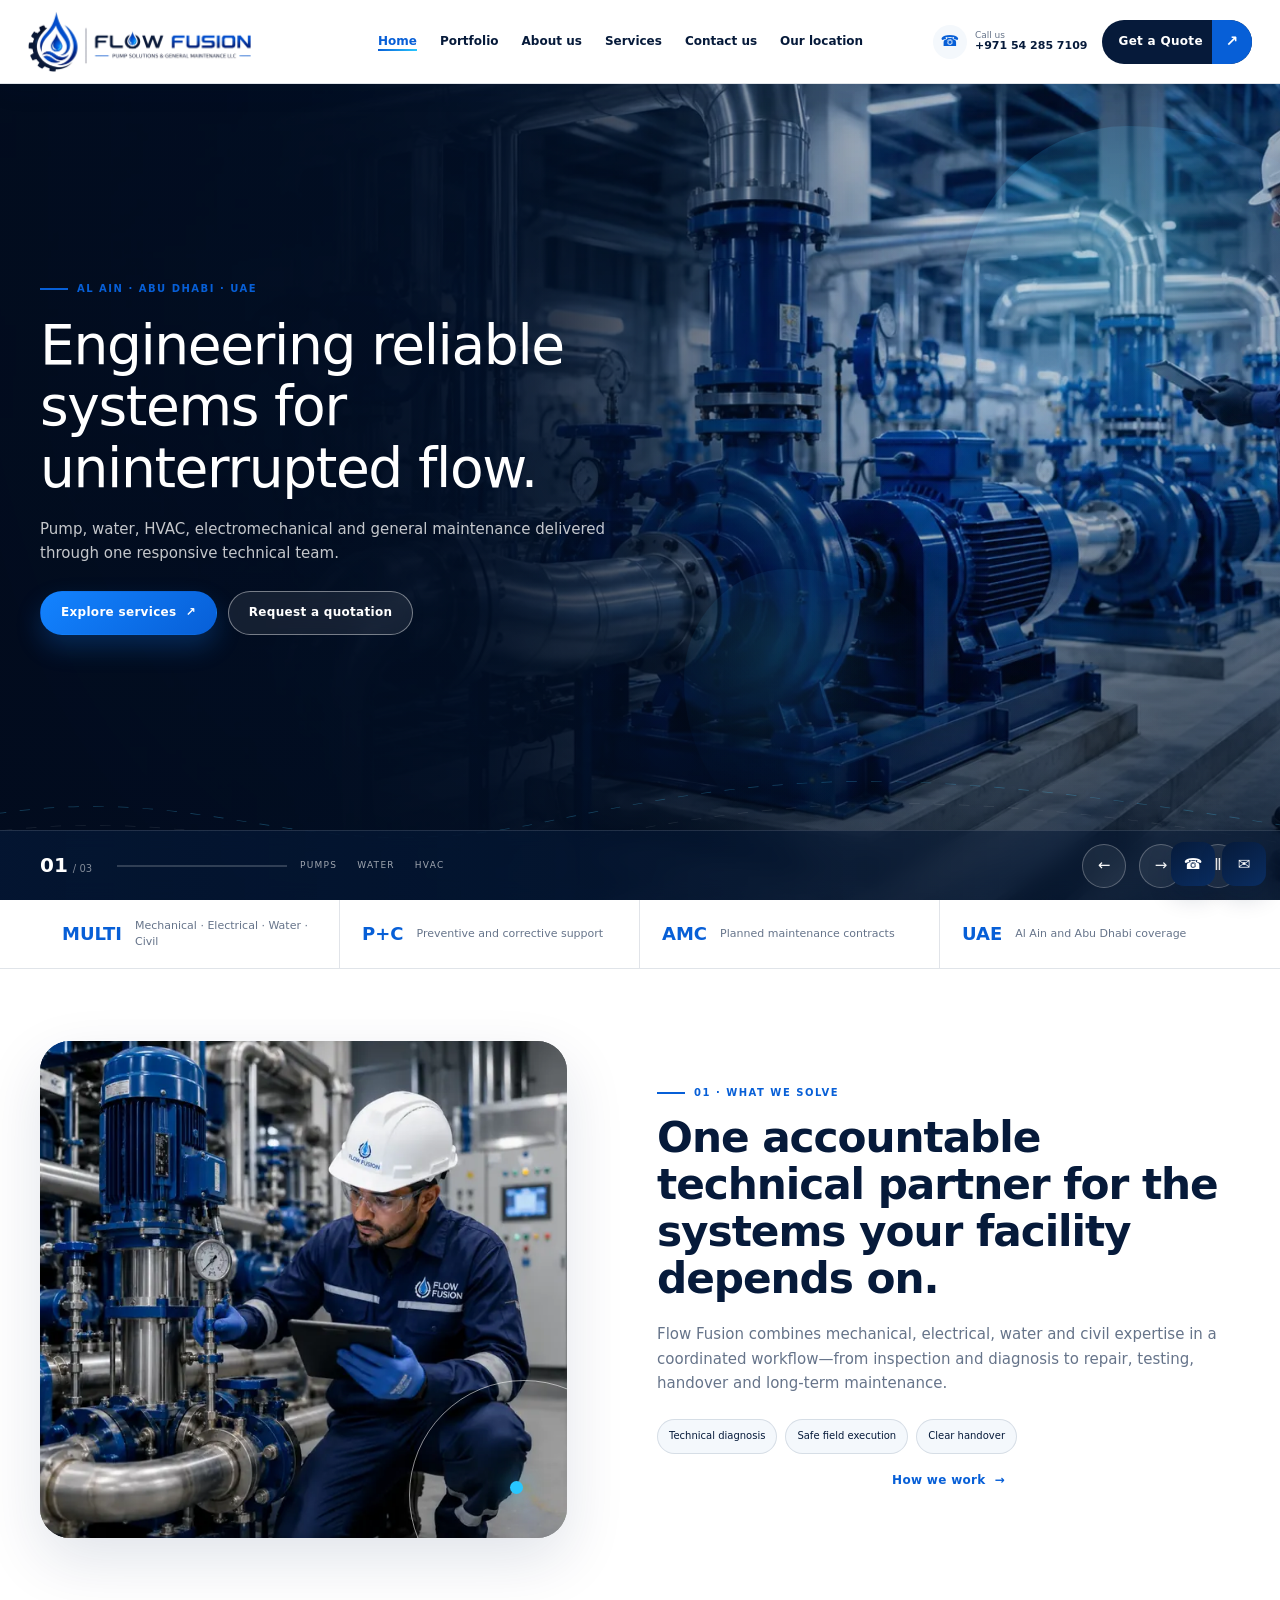
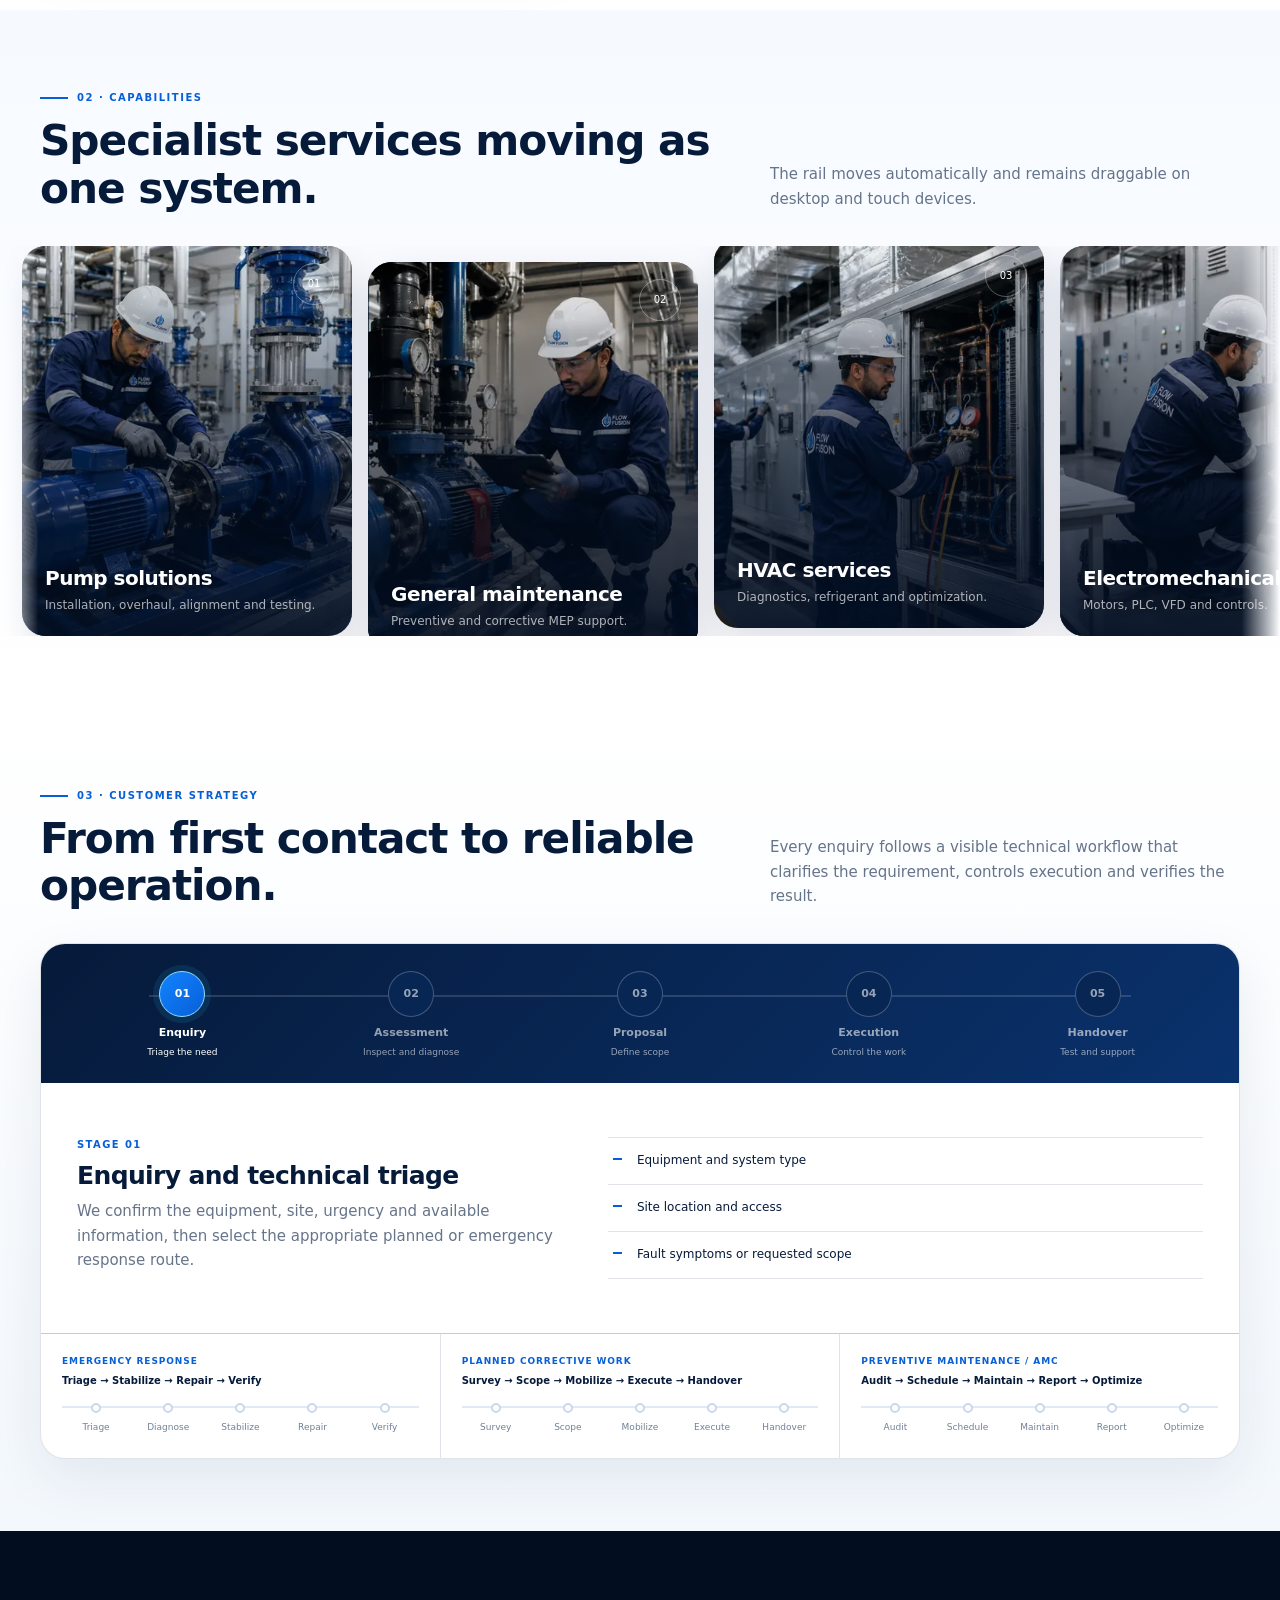
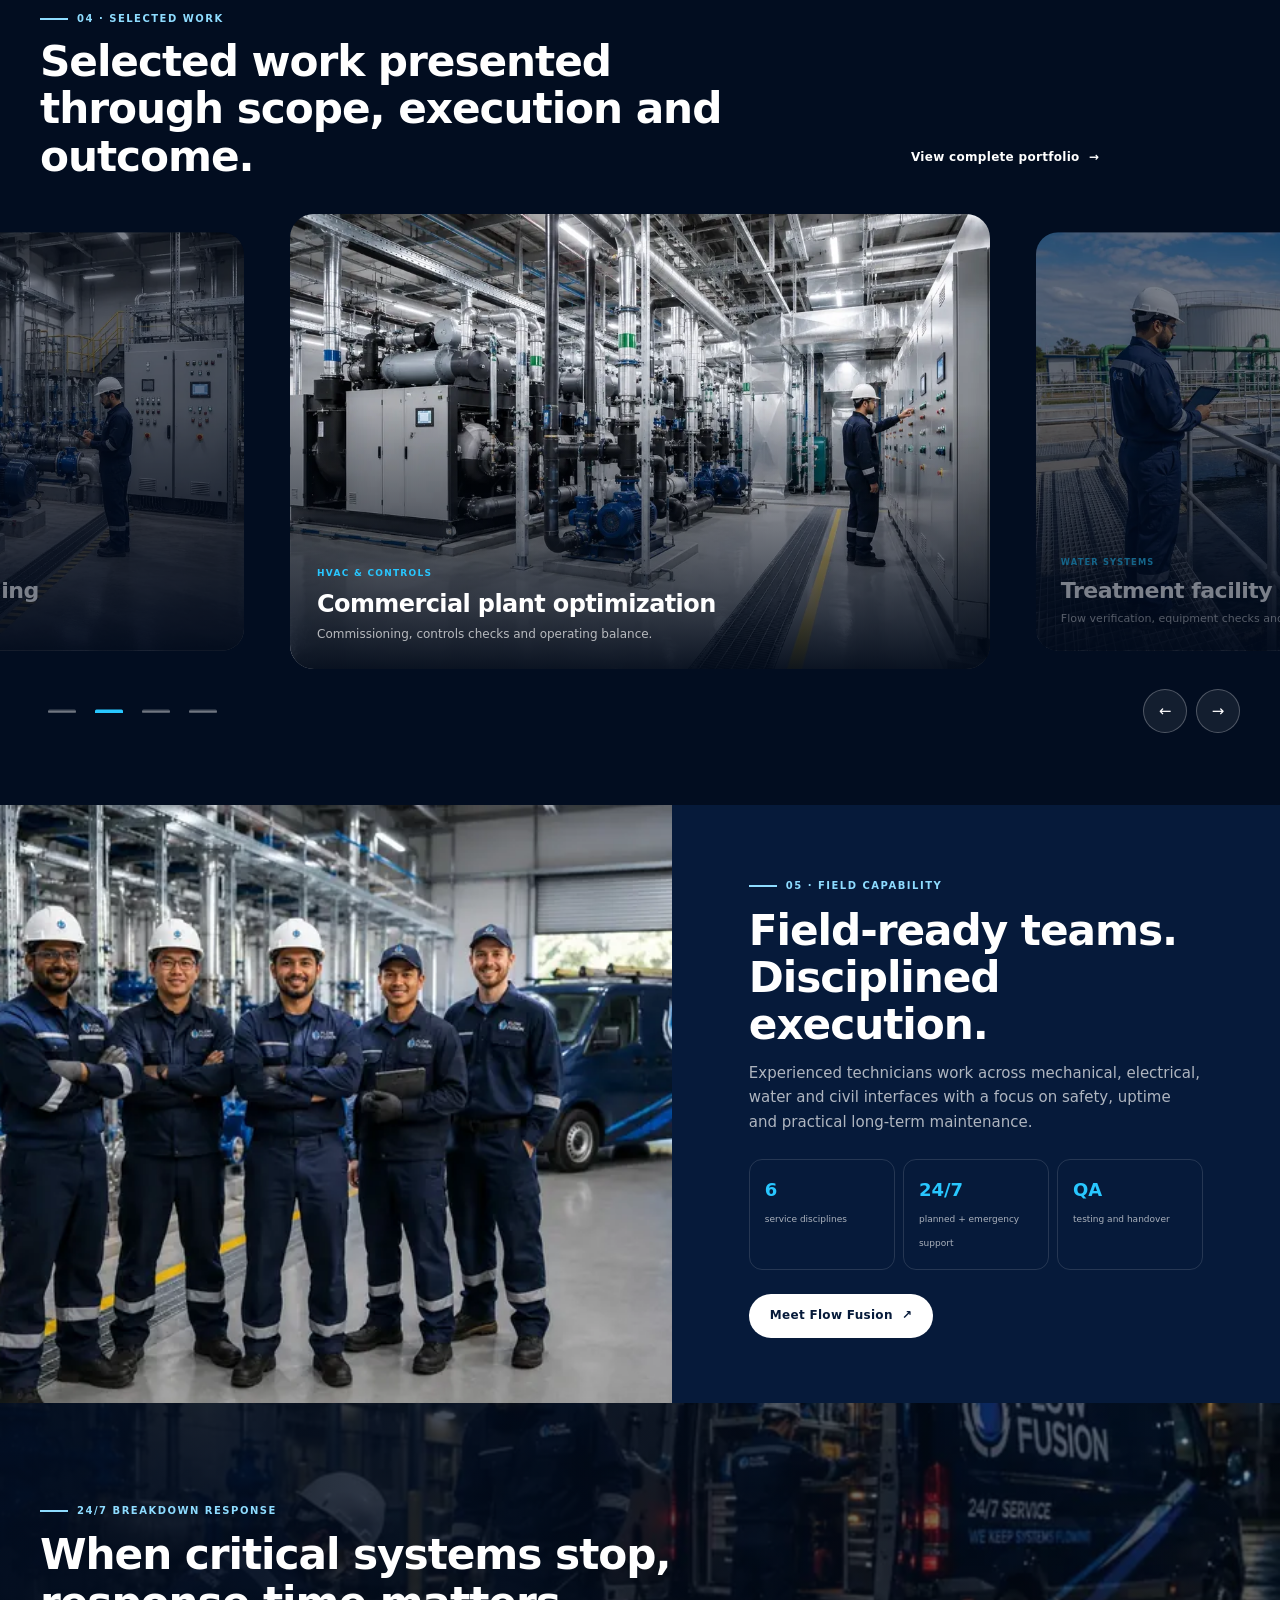
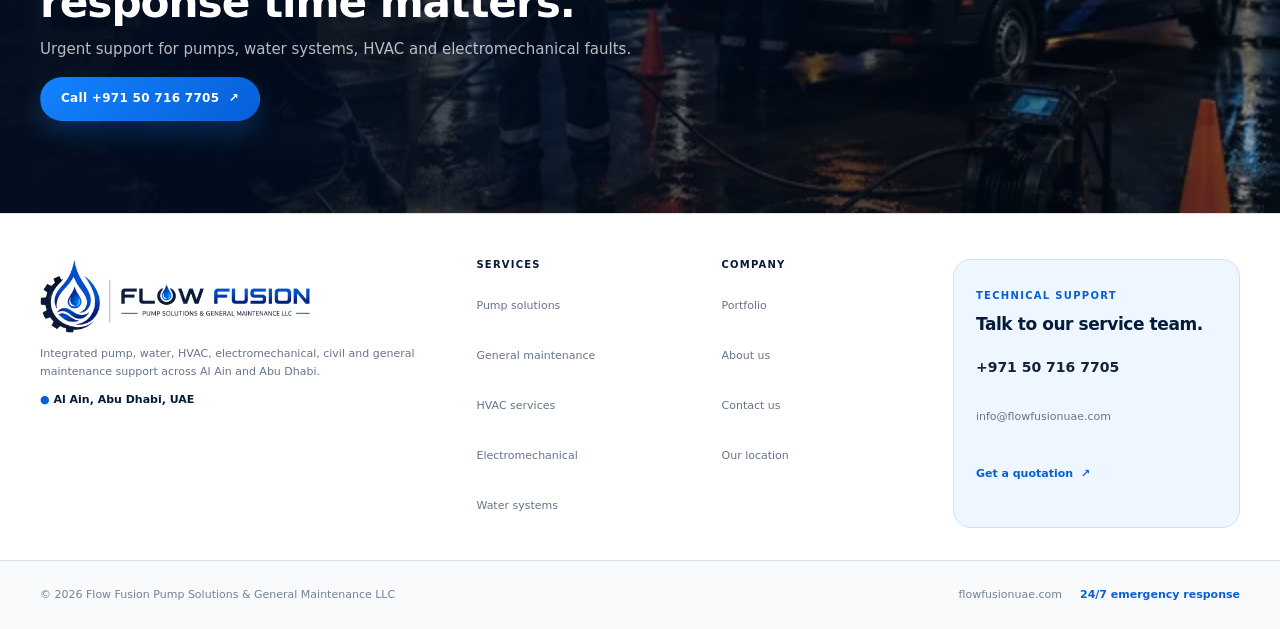
==== commit eb9dd141: "Update index.html" ====
--- a/index.html
+++ b/index.html
@@ -7,9 +7,9 @@
 </a>
 <nav aria-label="Primary navigation" class="desktop-nav"><a class="nav-link is-active" href="index.html">Home</a><a class="nav-link" href="portfolio.html">Portfolio</a><a class="nav-link" href="about.html">About us</a><a class="nav-link" href="services.html">Services</a><a class="nav-link" href="contact.html">Contact us</a><a class="nav-link" href="location.html">Our location</a></nav>
 <div class="header-actions">
-<a aria-label="Call Flow Fusion" class="header-call" href="tel:+971507167705">
+<a aria-label="Call Flow Fusion" class="header-call" href="tel:+971542857109">
 <span class="header-call-icon">☎</span>
-<span class="header-call-copy"><small>Call us</small><strong>+971 50 716 7705</strong></span>
+<span class="header-call-copy"><small>Call us</small><strong>+971 54 285 7109</strong></span>
 </a>
 <a class="quote-button" href="contact.html"><span>Get a Quote</span><b>↗</b></a>
 <button aria-expanded="false" aria-label="Open menu" class="menu-toggle" data-menu-toggle="" type="button"><i></i><i></i></button>
@@ -85,7 +85,7 @@
 <article class="focus-card" style="background-image:url('assets/images/H-09-civil-waterproofing-640.webp');background-size:cover;background-position:center;"><img alt="Civil waterproofing project" draggable="false" height="1086" sizes="(max-width: 760px) 100vw, 700px" src="assets/images/H-09-civil-waterproofing.webp" srcset="assets/images/H-09-civil-waterproofing-640.webp 640w, assets/images/H-09-civil-waterproofing-1024.webp 1024w, assets/images/H-09-civil-waterproofing.webp 1448w" width="1448"/><div><span>CIVIL MAINTENANCE</span><h3>Concrete repair and waterproofing</h3><p>Surface preparation, restoration and protective membrane work.</p></div></article>
 </div></div><div class="shell focus-controls"><div class="focus-dots" data-focus-dots=""></div><button data-focus-prev="" type="button">←</button><button data-focus-next="" type="button">→</button></div></section>
 <section class="team-band"><div class="team-media" style="background-image:url('assets/images/H-14-team-640.webp');background-size:cover;background-position:center;"><img alt="Flow Fusion field team" draggable="false" height="1024" sizes="(max-width: 760px) 100vw, 50vw" src="assets/images/H-14-team.webp" srcset="assets/images/H-14-team-640.webp 640w, assets/images/H-14-team-1024.webp 1024w, assets/images/H-14-team.webp 1536w" width="1536"/></div><div class="team-content reveal"><span class="section-label light">05 · Field capability</span><h2>Field-ready teams. Disciplined execution.</h2><p>Experienced technicians work across mechanical, electrical, water and civil interfaces with a focus on safety, uptime and practical long-term maintenance.</p><div class="team-stats"><div><b>6</b><span>service disciplines</span></div><div><b>24/7</b><span>planned + emergency support</span></div><div><b>QA</b><span>testing and handover</span></div></div><a class="button button-white" href="about.html">Meet Flow Fusion <b>↗</b></a></div></section>
-<section class="emergency-band" style="background-image:url('assets/images/H-15-emergency-640.webp');background-size:cover;background-position:center;"><img alt="Emergency maintenance response" draggable="false" height="1024" sizes="(max-width: 760px) 100vw, 50vw" src="assets/images/H-15-emergency.webp" srcset="assets/images/H-15-emergency-640.webp 640w, assets/images/H-15-emergency-1024.webp 1024w, assets/images/H-15-emergency.webp 1536w" width="1536"/><div class="emergency-shade"></div><div class="shell emergency-content reveal"><span class="section-label light">24/7 breakdown response</span><h2>When critical systems stop, response time matters.</h2><p>Urgent support for pumps, water systems, HVAC and electromechanical faults.</p><a class="button button-primary" href="tel:+971507167705">Call +971 50 716 7705 <b>↗</b></a></div></section>
+<section class="emergency-band" style="background-image:url('assets/images/H-15-emergency-640.webp');background-size:cover;background-position:center;"><img alt="Emergency maintenance response" draggable="false" height="1024" sizes="(max-width: 760px) 100vw, 50vw" src="assets/images/H-15-emergency.webp" srcset="assets/images/H-15-emergency-640.webp 640w, assets/images/H-15-emergency-1024.webp 1024w, assets/images/H-15-emergency.webp 1536w" width="1536"/><div class="emergency-shade"></div><div class="shell emergency-content reveal"><span class="section-label light">24/7 breakdown response</span><h2>When critical systems stop, response time matters.</h2><p>Urgent support for pumps, water systems, HVAC and electromechanical faults.</p><a class="button button-primary" href="tel:+971542857109">Call +971 50 716 7705 <b>↗</b></a></div></section>
 </main><footer class="site-footer">
 <div class="shell footer-main">
 <div class="footer-brand-block">
@@ -127,4 +127,4 @@
 </div>
 </footer>
 <div class="quick-contact"><a aria-label="Call Flow Fusion" href="tel:+971507167705">☎</a><a aria-label="Email Flow Fusion" href="mailto:info@flowfusionuae.com">✉</a></div>
-<script src="assets/js/app.js?v=10.1"></script></body></html>+<script src="assets/js/app.js?v=10.1"></script></body></html>
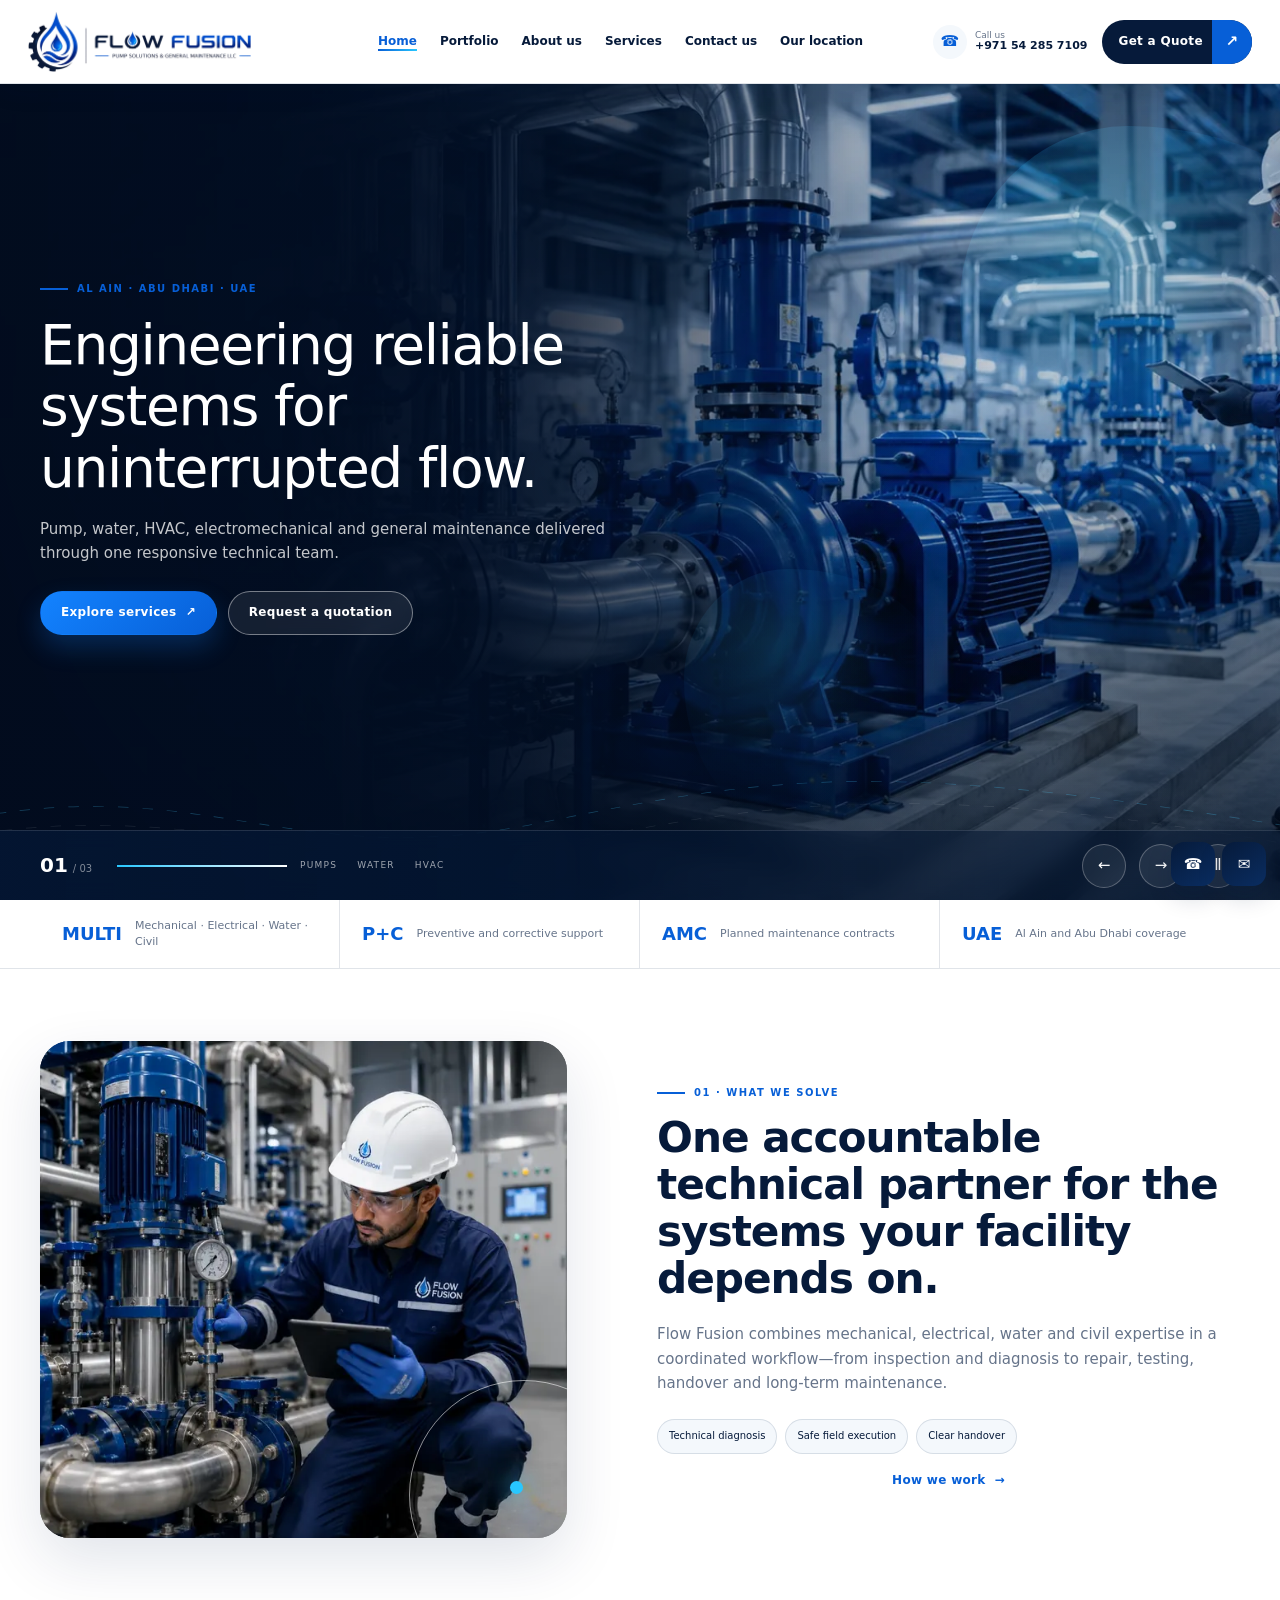
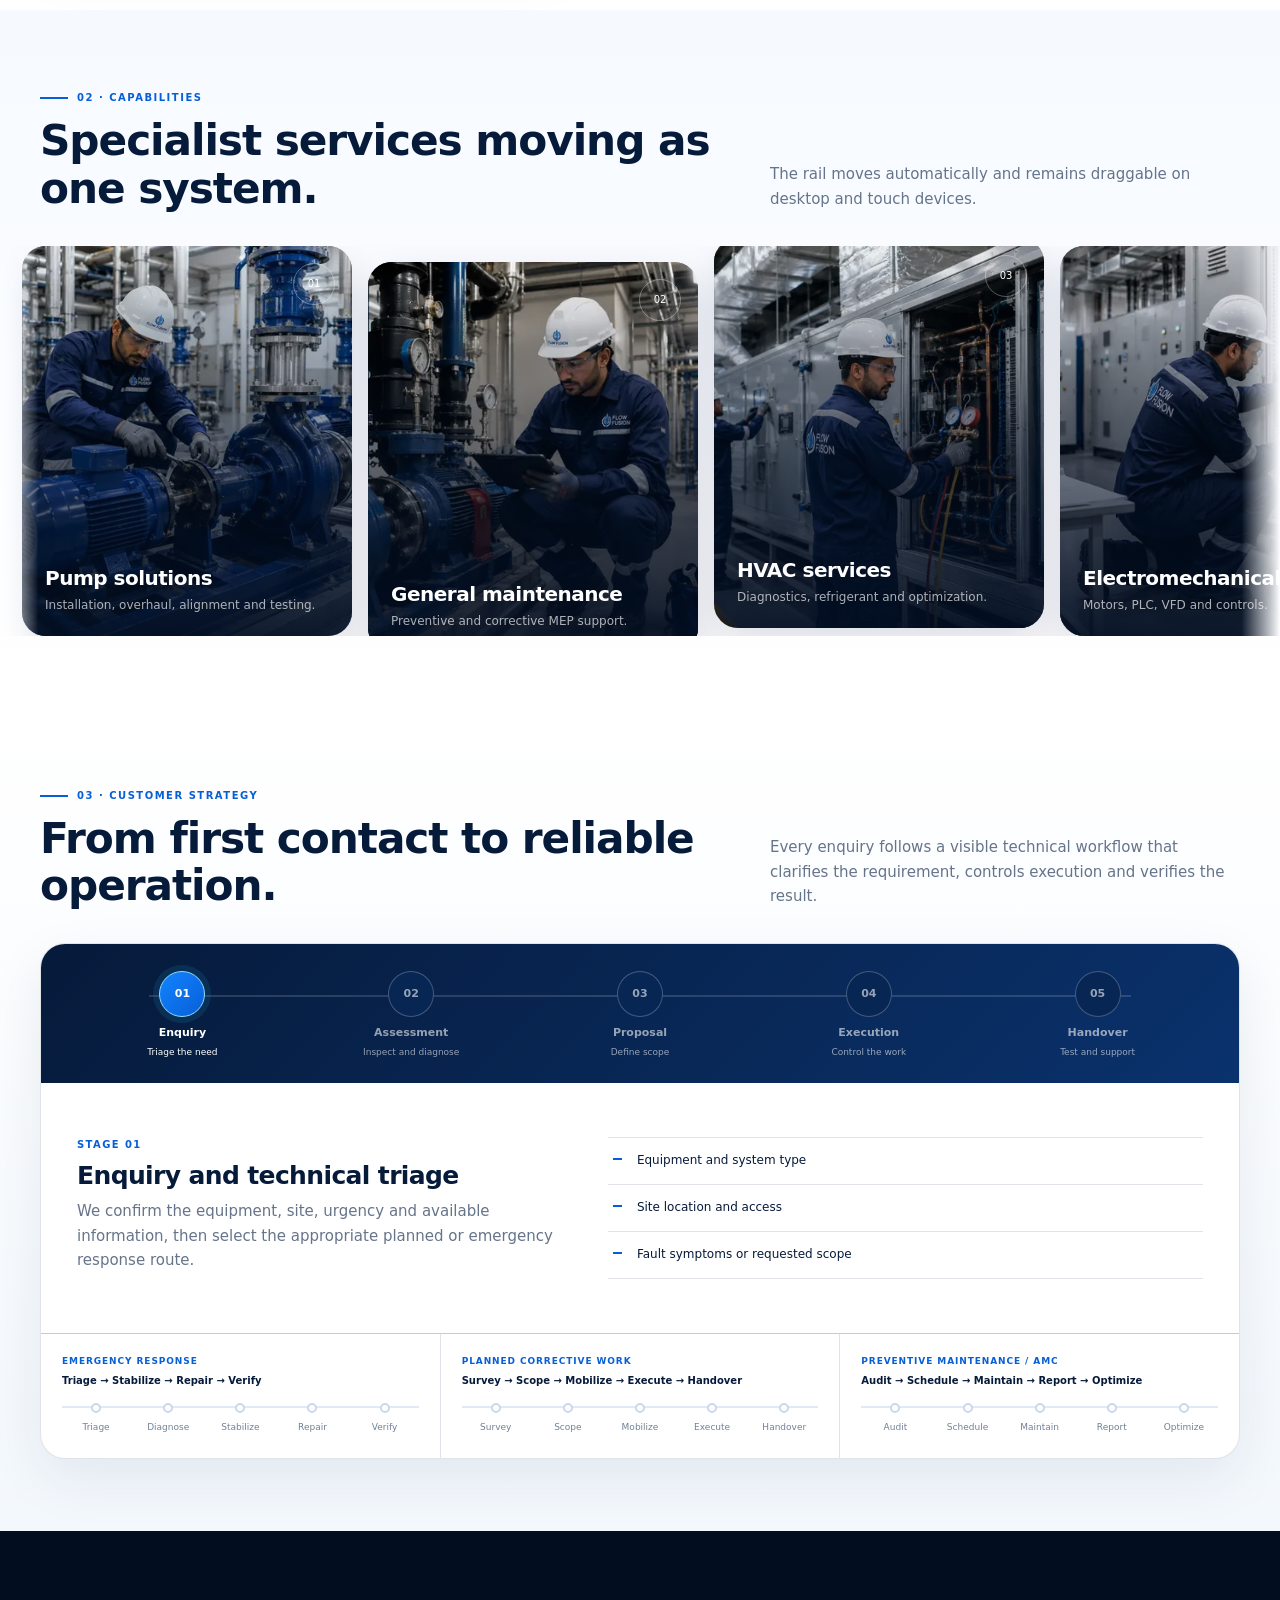
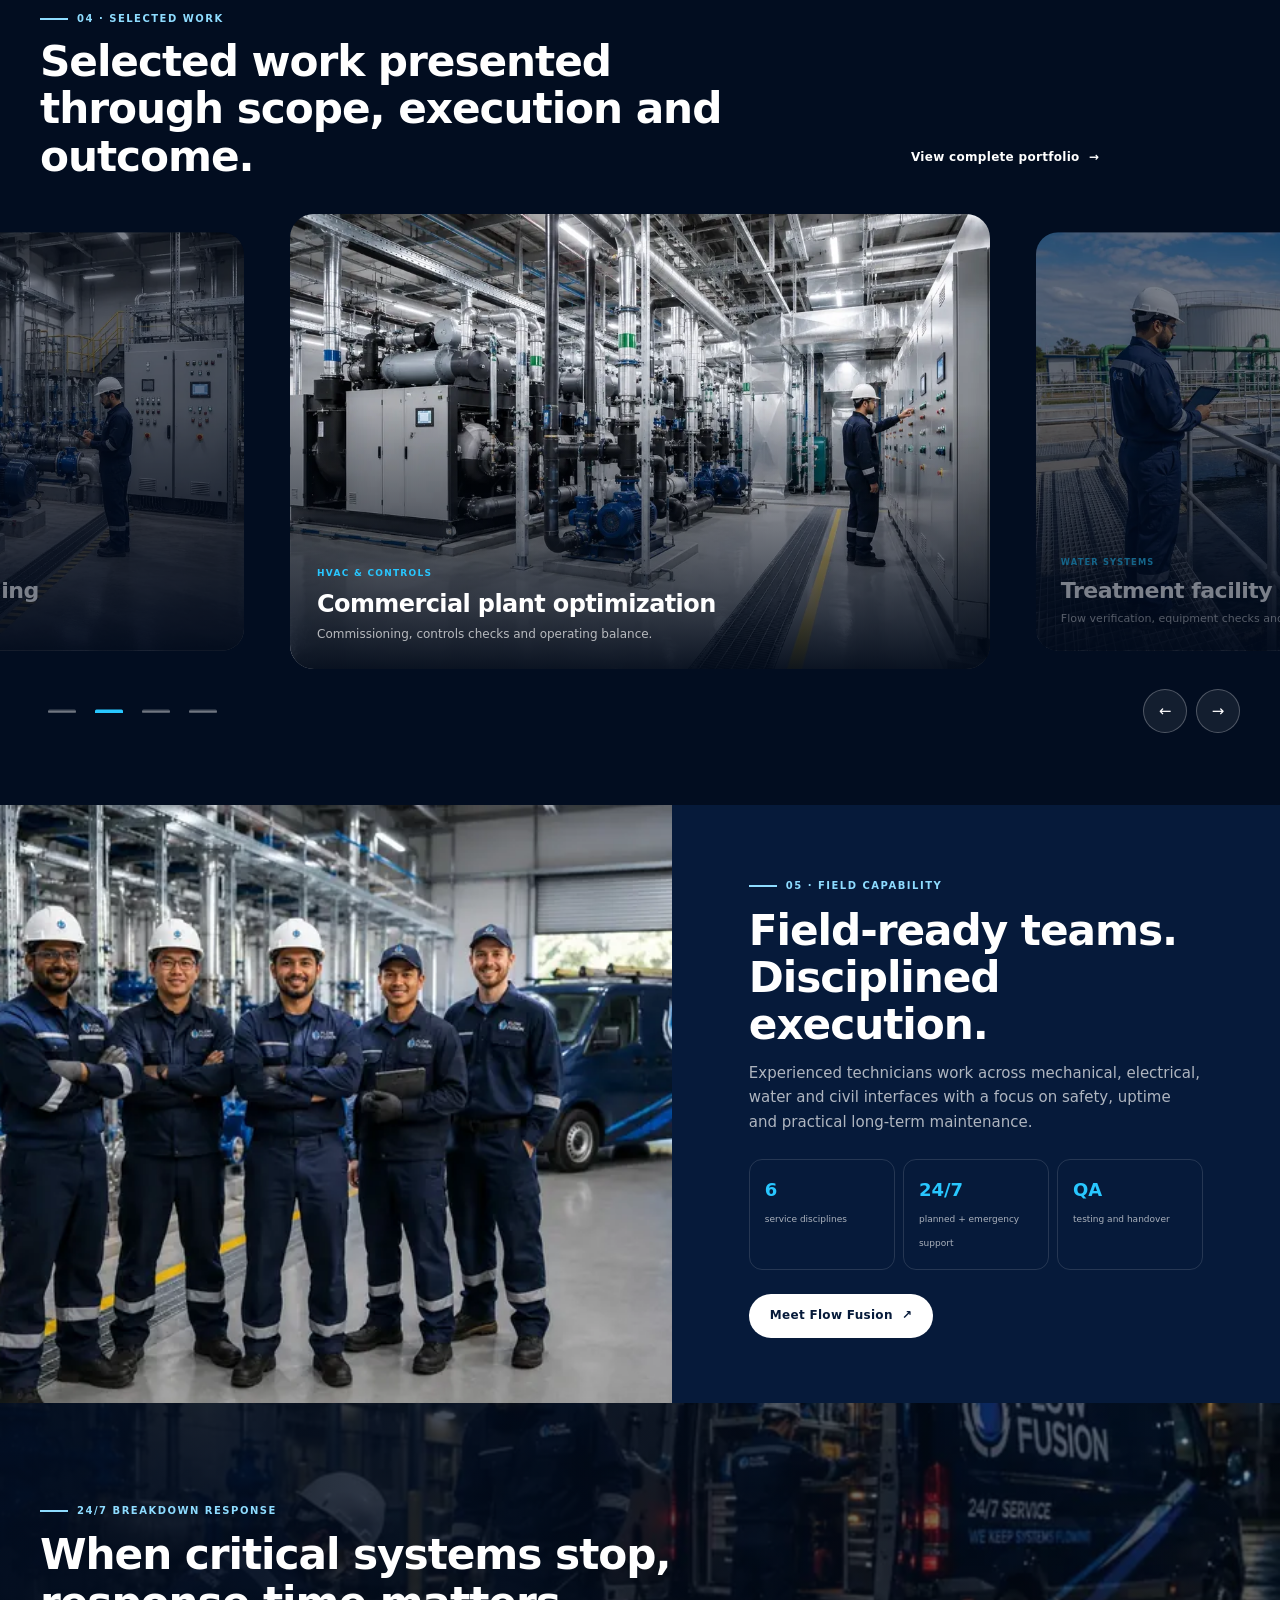
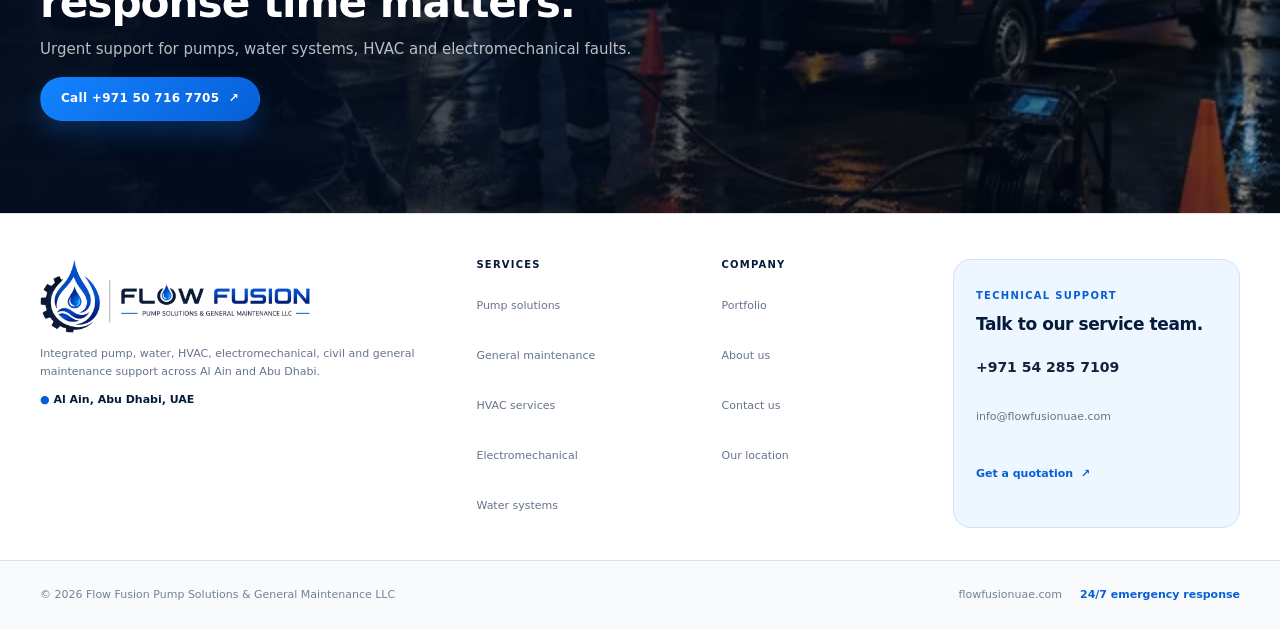
==== commit 1227eb3a: "Update contact phone number in footer" ====
--- a/index.html
+++ b/index.html
@@ -111,7 +111,7 @@
 <div class="footer-support">
 <span class="footer-kicker">TECHNICAL SUPPORT</span>
 <h3>Talk to our service team.</h3>
-<a class="footer-phone" href="tel:+971507167705">+971 50 716 7705</a>
+<a class="footer-phone" href="tel:+971542857109">+971 54 285 7109</a>
 <a class="footer-email" href="mailto:info@flowfusionuae.com">info@flowfusionuae.com</a>
 <a class="footer-quote" href="contact.html">Get a quotation <b>↗</b></a>
 </div>
@@ -126,5 +126,5 @@
 </div>
 </div>
 </footer>
-<div class="quick-contact"><a aria-label="Call Flow Fusion" href="tel:+971507167705">☎</a><a aria-label="Email Flow Fusion" href="mailto:info@flowfusionuae.com">✉</a></div>
+<div class="quick-contact"><a aria-label="Call Flow Fusion" href="tel:+9715428571095">☎</a><a aria-label="Email Flow Fusion" href="mailto:info@flowfusionuae.com">✉</a></div>
 <script src="assets/js/app.js?v=10.1"></script></body></html>
